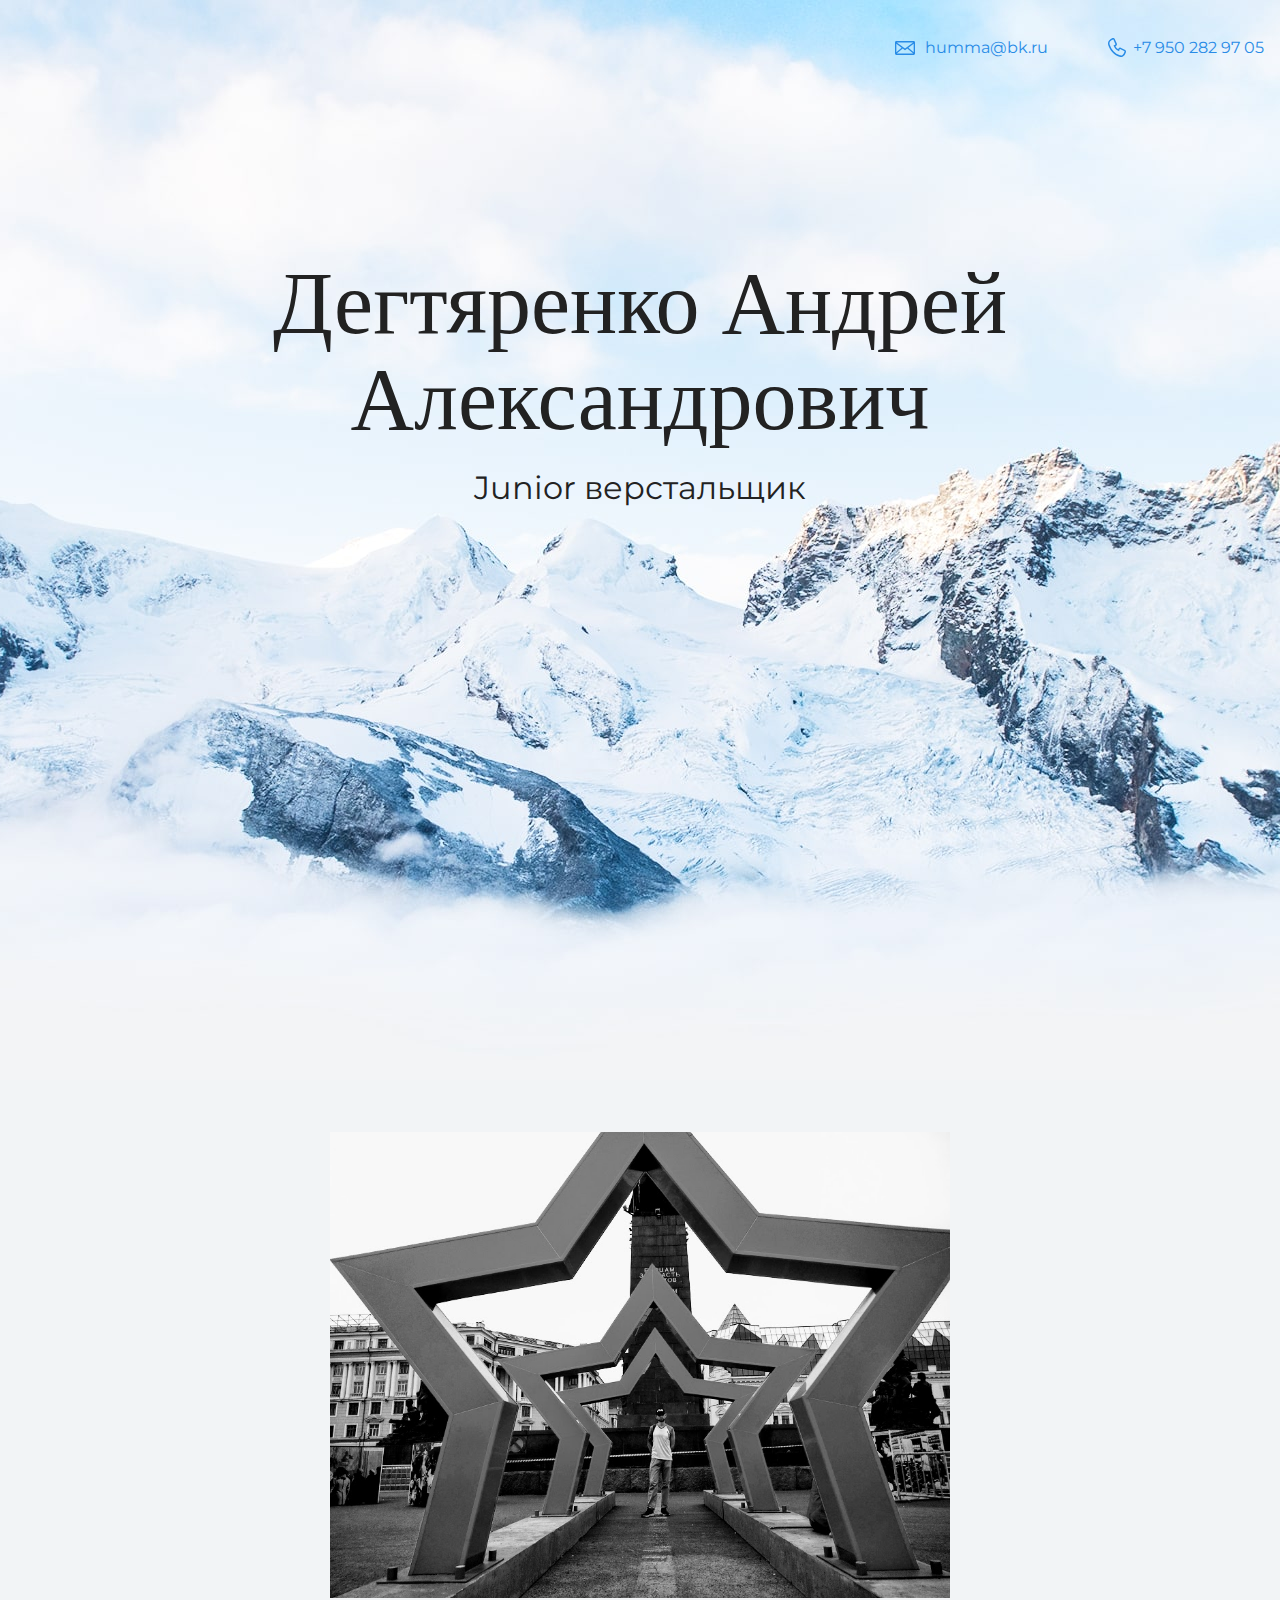
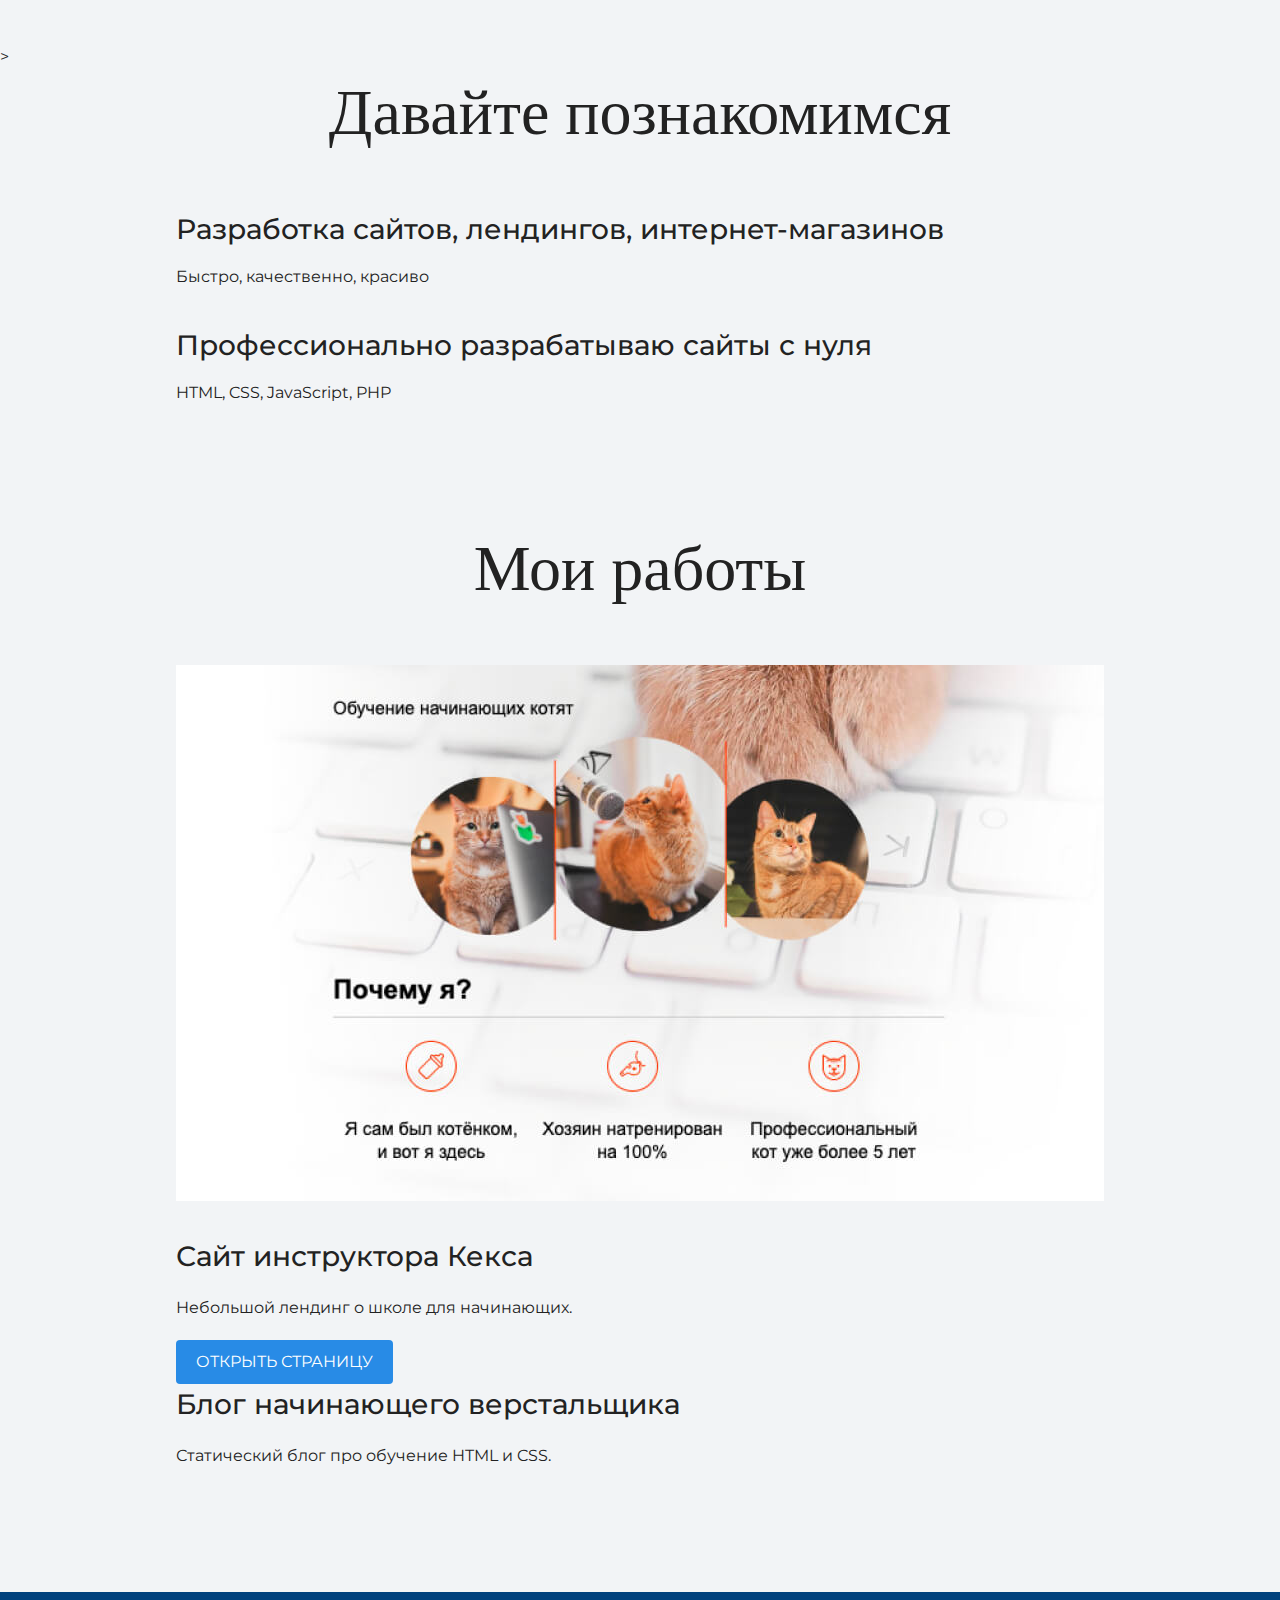
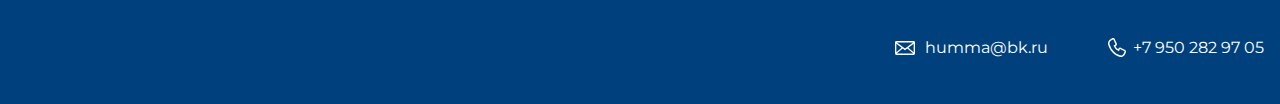
==== index.html @ ed7fed7e "Обновляет содержимое сайта" ====
﻿<!DOCTYPE html>
<html lang="ru">
  <head>
    <meta charset="UTF-8">
    <link rel="stylesheet" href="style.css">
    <title>Портфолио Junior верстальщика</title>
    <link href="https://fonts.googleapis.com/css?family=Montserrat:400,500,700|Old+Standard+TT&display=swap&subset=cyrillic" rel="stylesheet">
  </head>

  <body>
    <header class="page-header">
      <div class="container">
        <a class="header-email" href="mailto:humma@bk.ru">humma@bk.ru</a>
        <a class="header-phone" href="tel:+79502829705">+7 950 282 97 05</a>
      </div>
    </header>

    <section class="hero-image">
      <div class="container">
        <h1 class="heading">Дегтяренко Андрей Александрович</h1>
        <p>Junior верстальщик</p>
      </div>
    </section>

    <section class="intro">
      <figure class="user-image">
        <img src="img/me.jpg" width="620" alt="Мое фото">
      </figure>>
      <div class="container"> 
        <h2 class="subheading">Давайте познакомимся</h2>
        <h3>Разработка сайтов, лендингов, интернет-магазинов</h3>
        <p>Быстро, качественно, красиво</p>
        <h3>Профессионально разрабатываю сайты с нуля</h3>
        <p>HTML, CSS, JavaScript, PHP</p>
      </div>
    </section>

    <section class="portfolio">
      <div class="container">
        <h2 class="subheading">Мои работы</h2>
        <figure class="project-image">
          <img src="files/project.jpg" width="928" height="536" alt="Cайт инструктора Кекса">
        </figure>
        <h3>Сайт инструктора Кекса</h3>
        <p>Небольшой лендинг о школе для начинающих.</p>
        <a class="button" href="source/project/index.html">Открыть страницу</a>

        <h3>Блог начинающего верстальщика</h3>
        <p>Статический блог про обучение HTML и CSS.</p>
      </div>
    </section>

    <footer class="page-footer">
      <div class="container">
        <a class="footer-email" href="mailto:humma@bk.ru">humma@bk.ru</a>
        <a class="footer-phone" href="tel:+79502829705">+7 950 282 97 05</a>
      </div>
    </footer>
  </body>
</html>
---- style.css ----
body {
  margin: 0;
  min-width: 960px;
  font-family: "Montserrat", "Helvetica", "Arial", sans-serif;
  font-size: 16px;
  line-height: 32px;
  color: #222222;
  background-color: #f2f4f6;
  background-image: url("img/hero-bg.jpg");
  background-repeat: no-repeat;
  background-position: top center;
}

.container {
  max-width: 928px;
  margin: 0 auto;
  padding: 0 16px;
}

.page-header {
  margin: 0 0 160px;
  padding: 32px 0 32px;
}

.page-header .container,
.page-footer .container {
  max-width: 1408px;
  text-align: right;
}

.page-header a {
  margin-left: 56px;
  color: #288be6;
  text-decoration: none;
  background-repeat: no-repeat;
  background-position: left;
}

.header-email {
  padding-left: 30px;
  background-image: url("img/icon-email-header.svg");
}

.header-phone {
  padding-left: 25px;
  background-image: url("img/icon-phone-header.svg");
}

.hero-image {
  margin-bottom: 620px;
}

.hero-image .container {
  max-width: 1408px;
  text-align: center;
}

.heading {
  margin: 0 0 16px;
  font-family: "Old Standard TT", "Times", "Times New Roman", serif;
  font-size: 88px;
  line-height: 96px;
  font-weight: 400;
}

.hero-image p {
  margin: 0;
  font-size: 32px;
  line-height: 48px;
}

.intro {
  margin: 0 0 120px;
}

.subheading {
  margin: 0 0 56px;
  font-family: "Old Standard TT", "Times", "Times New Roman", serif;
  font-size: 64px;
  line-height: 80px;
  font-weight: 400;
  text-align: center;
}

.user-image {
  margin: 0 0 32px;
  text-align: center;
}

.intro h3,
.portfolio h3 {
  margin: 0 0 12px;
  font-size: 28px;
  line-height: 40px;
  font-weight: 500;
}

.intro p {
  margin: 0 0 32px;
}

.skills-list {
  margin: 0;
  padding: 0;
}

.skills-list dt {
  padding-left: 32px;
  background-repeat: no-repeat;
  background-position: left;
}

.skill-html {
  background-image: url("img/icon-html.svg");
}

.skill-css {
  background-image: url("img/icon-css.svg");
}

.level {
  margin: 4px 0 16px;
  padding: 0;
  height: 14px;
  font-size: 0;
  background-color: #ffffff;
  border: 1px solid #86c3fa;
  border-radius: 8px;
}

.level div {
  margin: 1px;
  height: 12px;
  background-color: #288be6;
  border-radius: 6px;
}

.portfolio {
  margin: 0 0 120px;
}

.projects {
  margin: 0;
  padding: 0;
  list-style: none;
}

.projects li {
  margin: 0 0 80px;
}

.project-image {
  margin: 0 0 24px;
  text-align: center;
}

.projects p {
  margin: 0 0 24px;
}

.button {
  padding: 6px 20px;
  display: inline-block;
  vertical-align: baseline;
  text-decoration: none;
  text-transform: uppercase;
  border-radius: 4px;
  background-color: #288be6;
  color: #ffffff;
}

.page-footer {
  padding: 40px 0;
  background-color: #00417d;
  color: #ffffff;
}

.page-footer a {
  margin-left: 56px;
  color: inherit;
  text-decoration: none;
  background-repeat: no-repeat;
  background-position: left;
}

.footer-email {
  padding-left: 30px;
  background-image: url("img/icon-email-footer.svg");
}

.footer-phone {
  padding-left: 25px;
  background-image: url("img/icon-phone-footer.svg");
}
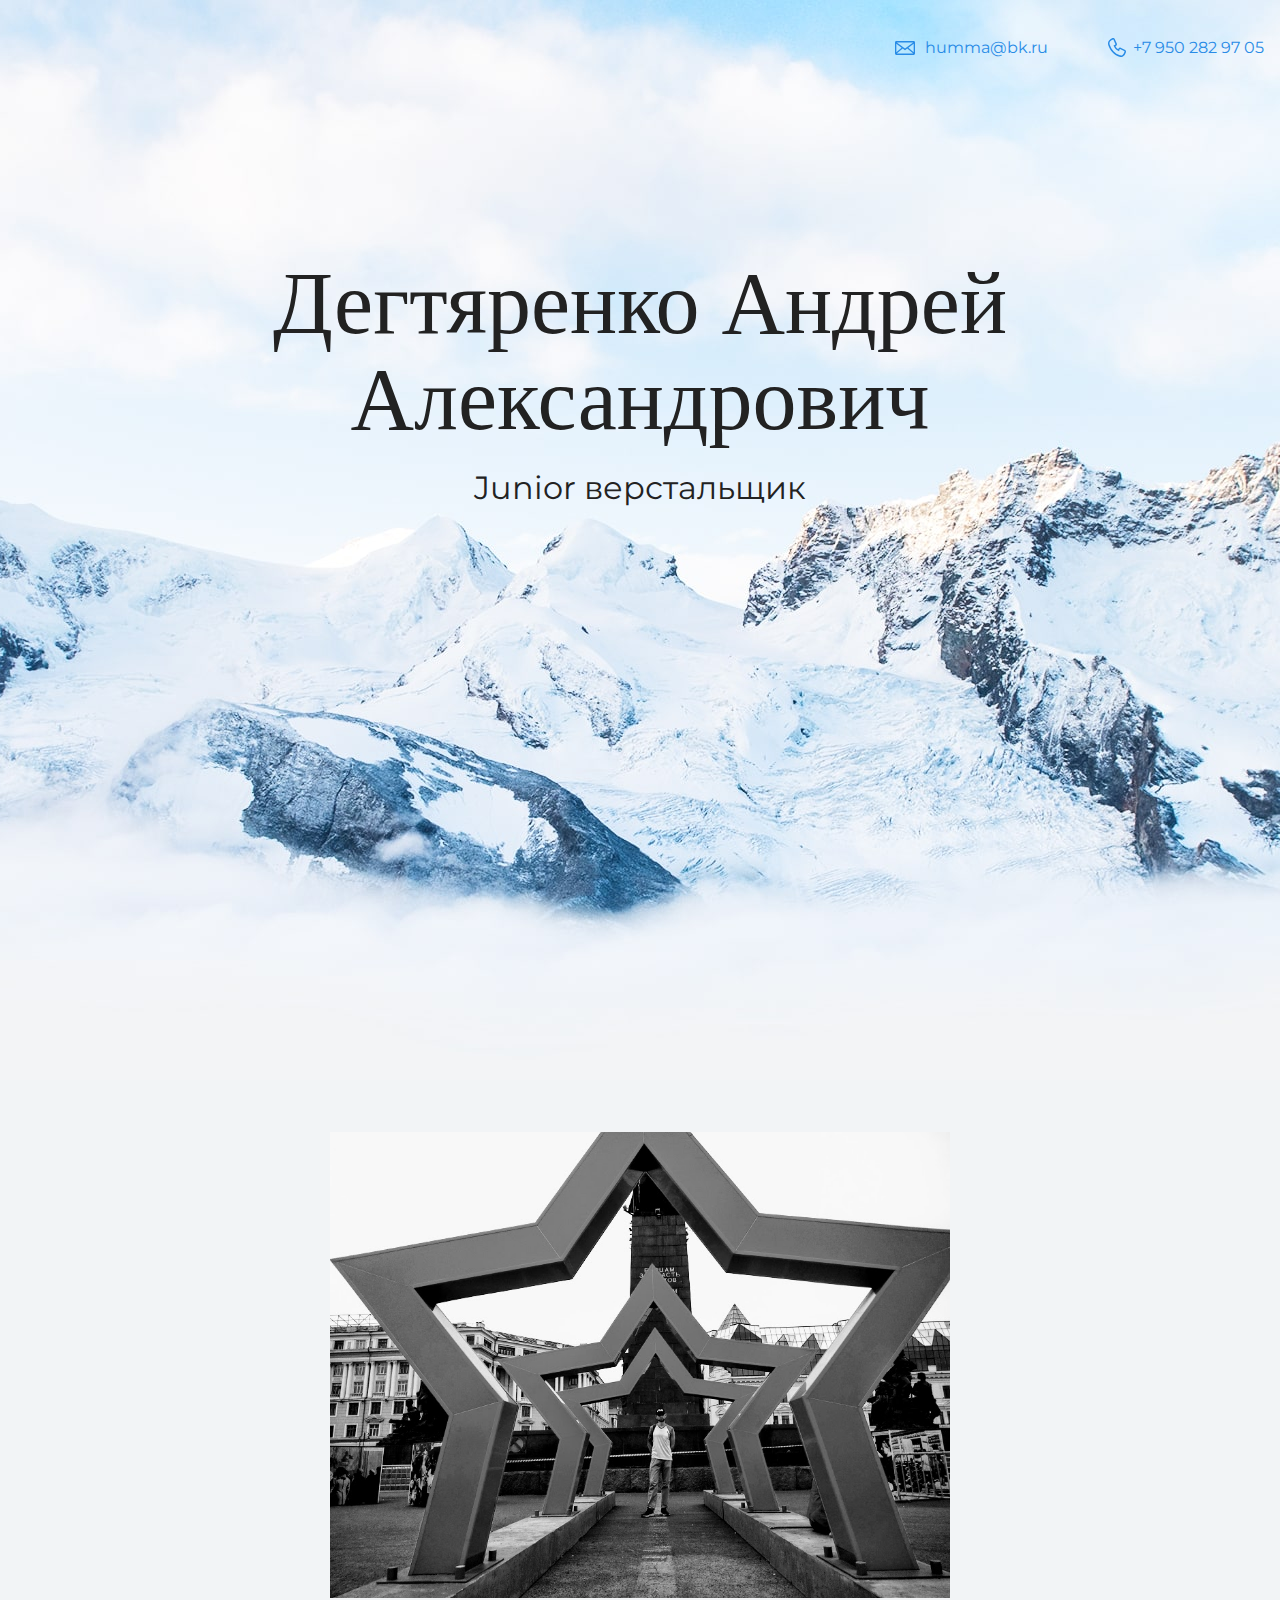
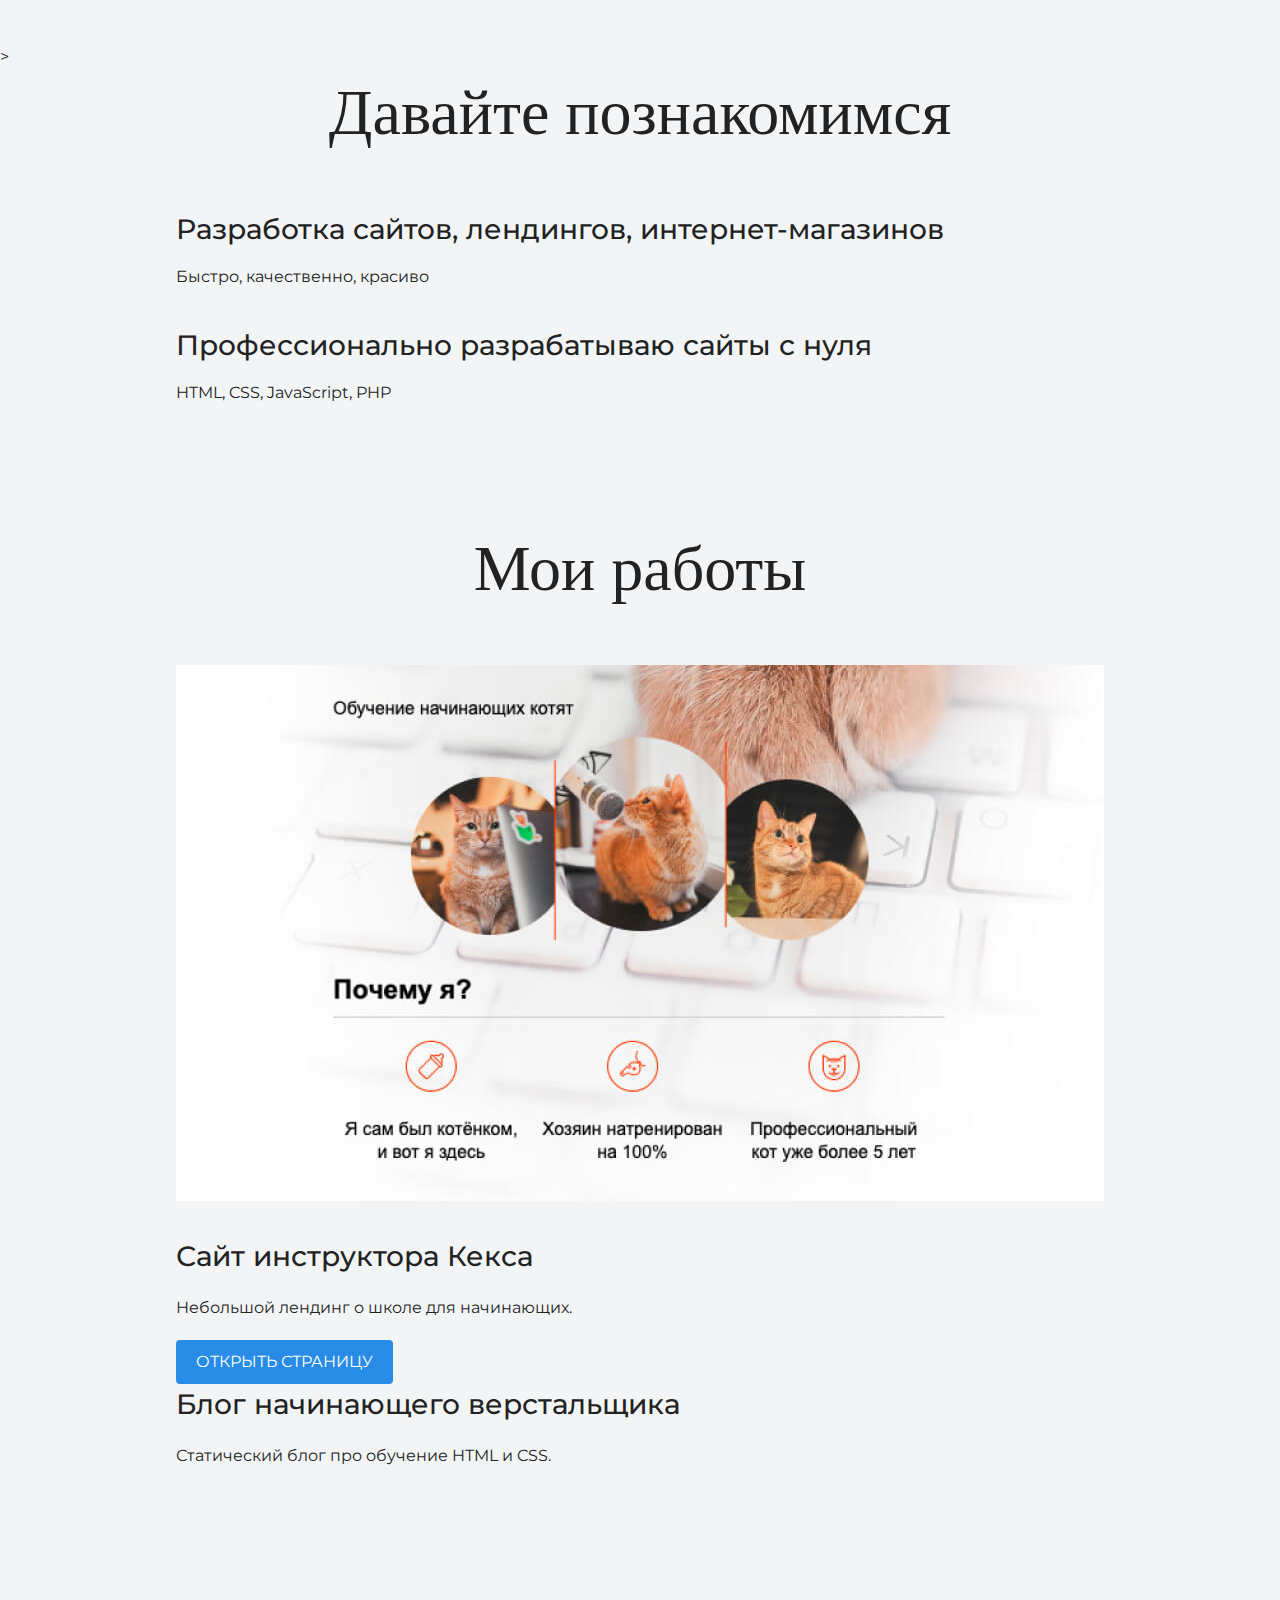
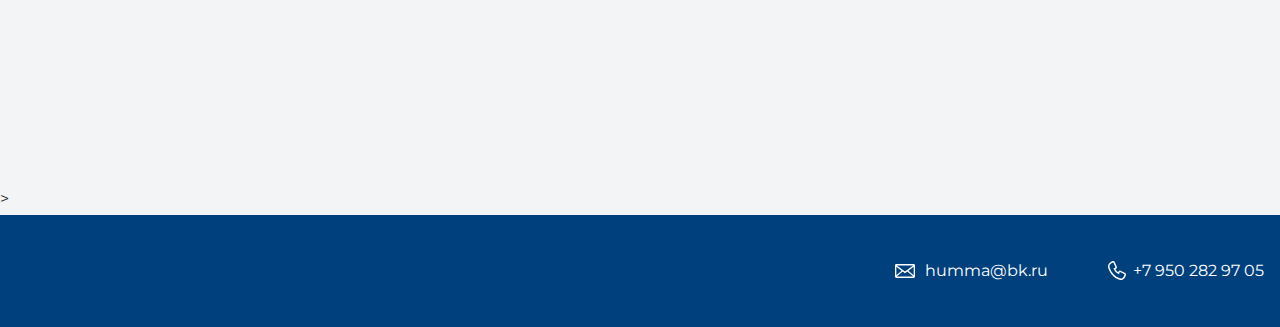
==== commit 5e0ec76b: "Добавляет блок с Яндекс Музыкой" ====
--- a/index.html
+++ b/index.html
@@ -50,6 +50,10 @@
       </div>
     </section>
 
+    <div>
+      <iframe frameborder="0" style="border:none;width:100%;height:180px;" width="100%" height="180" src="https://music.yandex.ru/iframe/#track/438088/4253197">Слушайте <a href='https://music.yandex.ru/album/4253197/track/438088'>La valse d'Amélie (Version piano)</a> — <a href='https://music.yandex.ru/artist/22523'>Yann Tiersen</a> на Яндекс.Музыке</iframe>
+    </div>>
+
     <footer class="page-footer">
       <div class="container">
         <a class="footer-email" href="mailto:humma@bk.ru">humma@bk.ru</a>
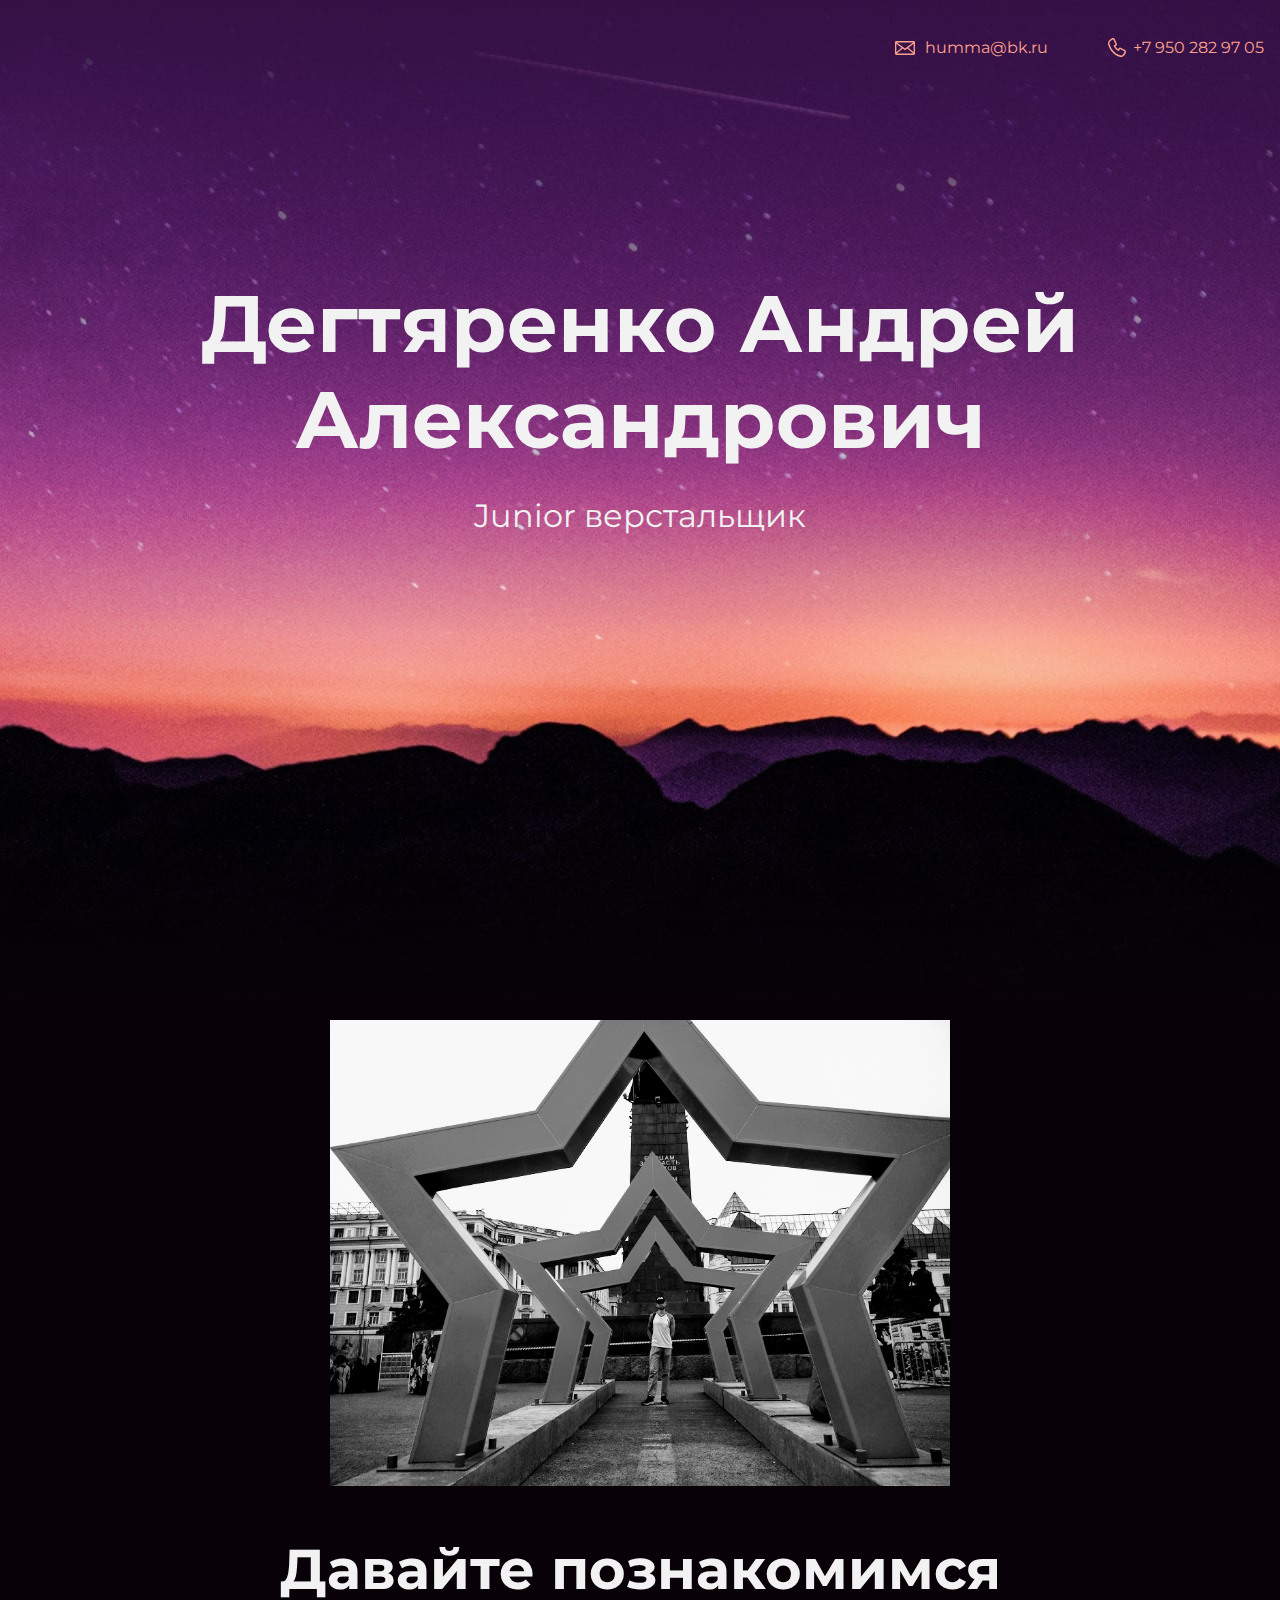
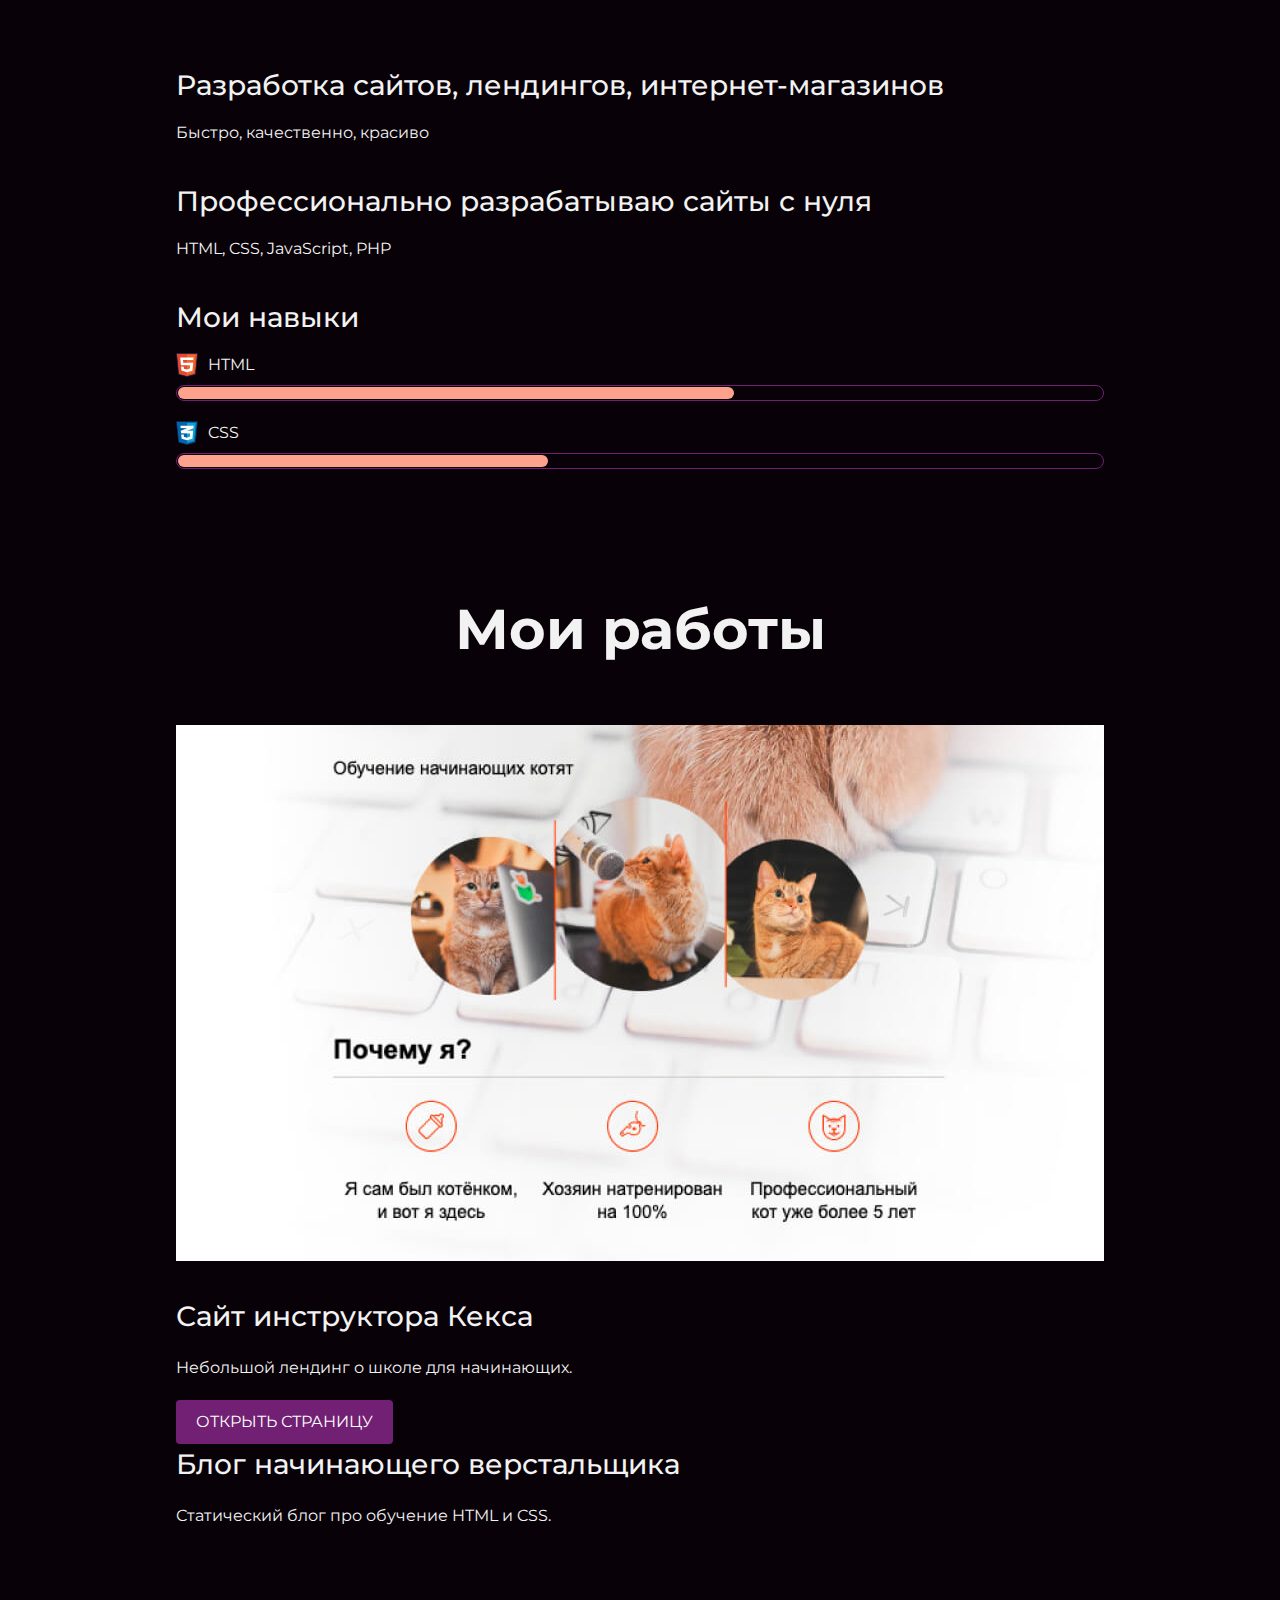
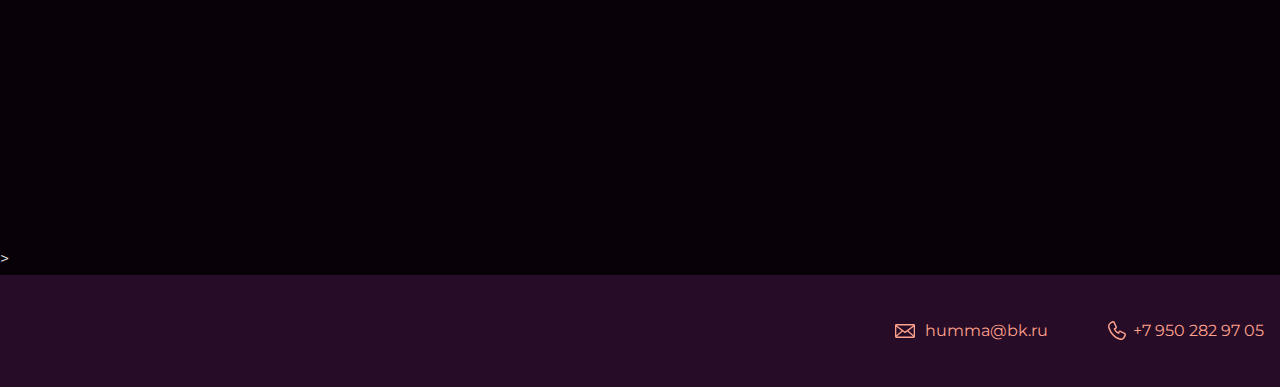
==== commit d0f00faf: "Добавляет блок навыков и меняет тему оформления" ====
--- a/index.html
+++ b/index.html
@@ -24,8 +24,8 @@
 
     <section class="intro">
       <figure class="user-image">
-        <img src="img/me.jpg" width="620" alt="Мое фото">
-      </figure>>
+        <img src="files/user.jpg" width="620" alt="Мое фото">
+      </figure>
       <div class="container"> 
         <h2 class="subheading">Давайте познакомимся</h2>
         <h3>Разработка сайтов, лендингов, интернет-магазинов</h3>
@@ -33,6 +33,16 @@
         <h3>Профессионально разрабатываю сайты с нуля</h3>
         <p>HTML, CSS, JavaScript, PHP</p>
       </div>
+      <div class="skills container">
+        <h3>Мои навыки</h3>
+        <dl class="skills-list">
+          <dt class="skill-html">HTML</dt>
+          <dd class="level"><div style="width: 60%">60%</div></dd>
+          <dt class="skill-css">CSS</dt>
+          <dd class="level"><div style="width: 40%">40%</div></dd>
+        </dl>
+      </div>
+
     </section>
 
     <section class="portfolio">
--- a/style.css
+++ b/style.css
@@ -4,8 +4,8 @@
   font-family: "Montserrat", "Helvetica", "Arial", sans-serif;
   font-size: 16px;
   line-height: 32px;
-  color: #222222;
-  background-color: #f2f4f6;
+  color: #f2f2f2;
+  background-color: #080208;
   background-image: url("img/hero-bg.jpg");
   background-repeat: no-repeat;
   background-position: top center;
@@ -18,7 +18,7 @@
 }
 
 .page-header {
-  margin: 0 0 160px;
+  margin: 0 0 180px;
   padding: 32px 0 32px;
 }
 
@@ -30,7 +30,7 @@
 
 .page-header a {
   margin-left: 56px;
-  color: #288be6;
+  color: #fea18d;
   text-decoration: none;
   background-repeat: no-repeat;
   background-position: left;
@@ -38,16 +38,16 @@
 
 .header-email {
   padding-left: 30px;
-  background-image: url("img/icon-email-header.svg");
+  background-image: url("img/icon-email.svg");
 }
 
 .header-phone {
   padding-left: 25px;
-  background-image: url("img/icon-phone-header.svg");
+  background-image: url("img/icon-phone.svg");
 }
 
 .hero-image {
-  margin-bottom: 620px;
+  margin-bottom: 480px;
 }
 
 .hero-image .container {
@@ -56,11 +56,9 @@
 }
 
 .heading {
-  margin: 0 0 16px;
-  font-family: "Old Standard TT", "Times", "Times New Roman", serif;
-  font-size: 88px;
+  margin: 0 0 24px;
+  font-size: 80px;
   line-height: 96px;
-  font-weight: 400;
 }
 
 .hero-image p {
@@ -75,10 +73,8 @@
 
 .subheading {
   margin: 0 0 56px;
-  font-family: "Old Standard TT", "Times", "Times New Roman", serif;
-  font-size: 64px;
+  font-size: 56px;
   line-height: 80px;
-  font-weight: 400;
   text-align: center;
 }
 
@@ -123,15 +119,15 @@
   padding: 0;
   height: 14px;
   font-size: 0;
-  background-color: #ffffff;
-  border: 1px solid #86c3fa;
+  background-color: #080208;
+  border: 1px solid #712073;
   border-radius: 8px;
 }
 
 .level div {
   margin: 1px;
   height: 12px;
-  background-color: #288be6;
+  background-color: #fea18d;
   border-radius: 6px;
 }
 
@@ -165,19 +161,18 @@
   text-decoration: none;
   text-transform: uppercase;
   border-radius: 4px;
-  background-color: #288be6;
+  background-color: #712073;
   color: #ffffff;
 }
 
 .page-footer {
   padding: 40px 0;
-  background-color: #00417d;
-  color: #ffffff;
+  background-color: #260c26;
 }
 
 .page-footer a {
   margin-left: 56px;
-  color: inherit;
+  color: #fea18d;
   text-decoration: none;
   background-repeat: no-repeat;
   background-position: left;
@@ -185,10 +180,10 @@
 
 .footer-email {
   padding-left: 30px;
-  background-image: url("img/icon-email-footer.svg");
+  background-image: url("img/icon-email.svg");
 }
 
 .footer-phone {
   padding-left: 25px;
-  background-image: url("img/icon-phone-footer.svg");
+  background-image: url("img/icon-phone.svg");
 }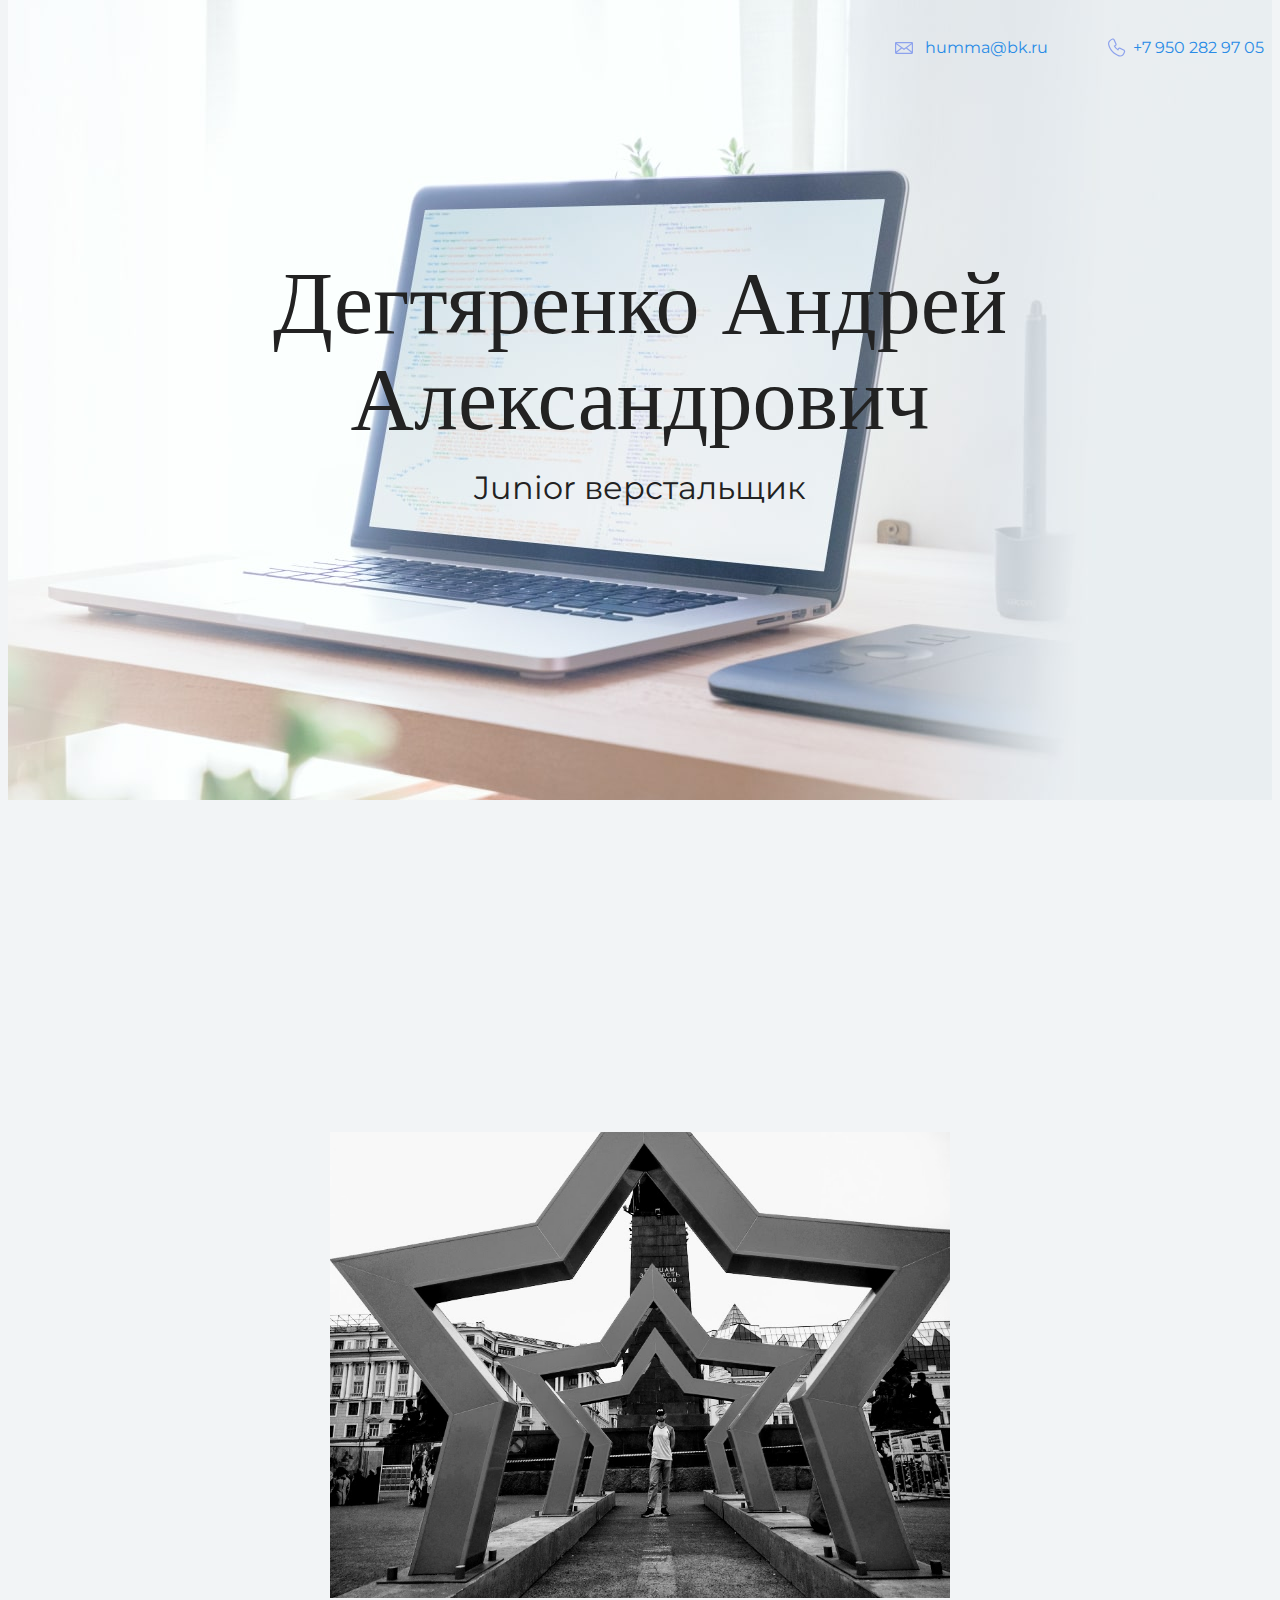
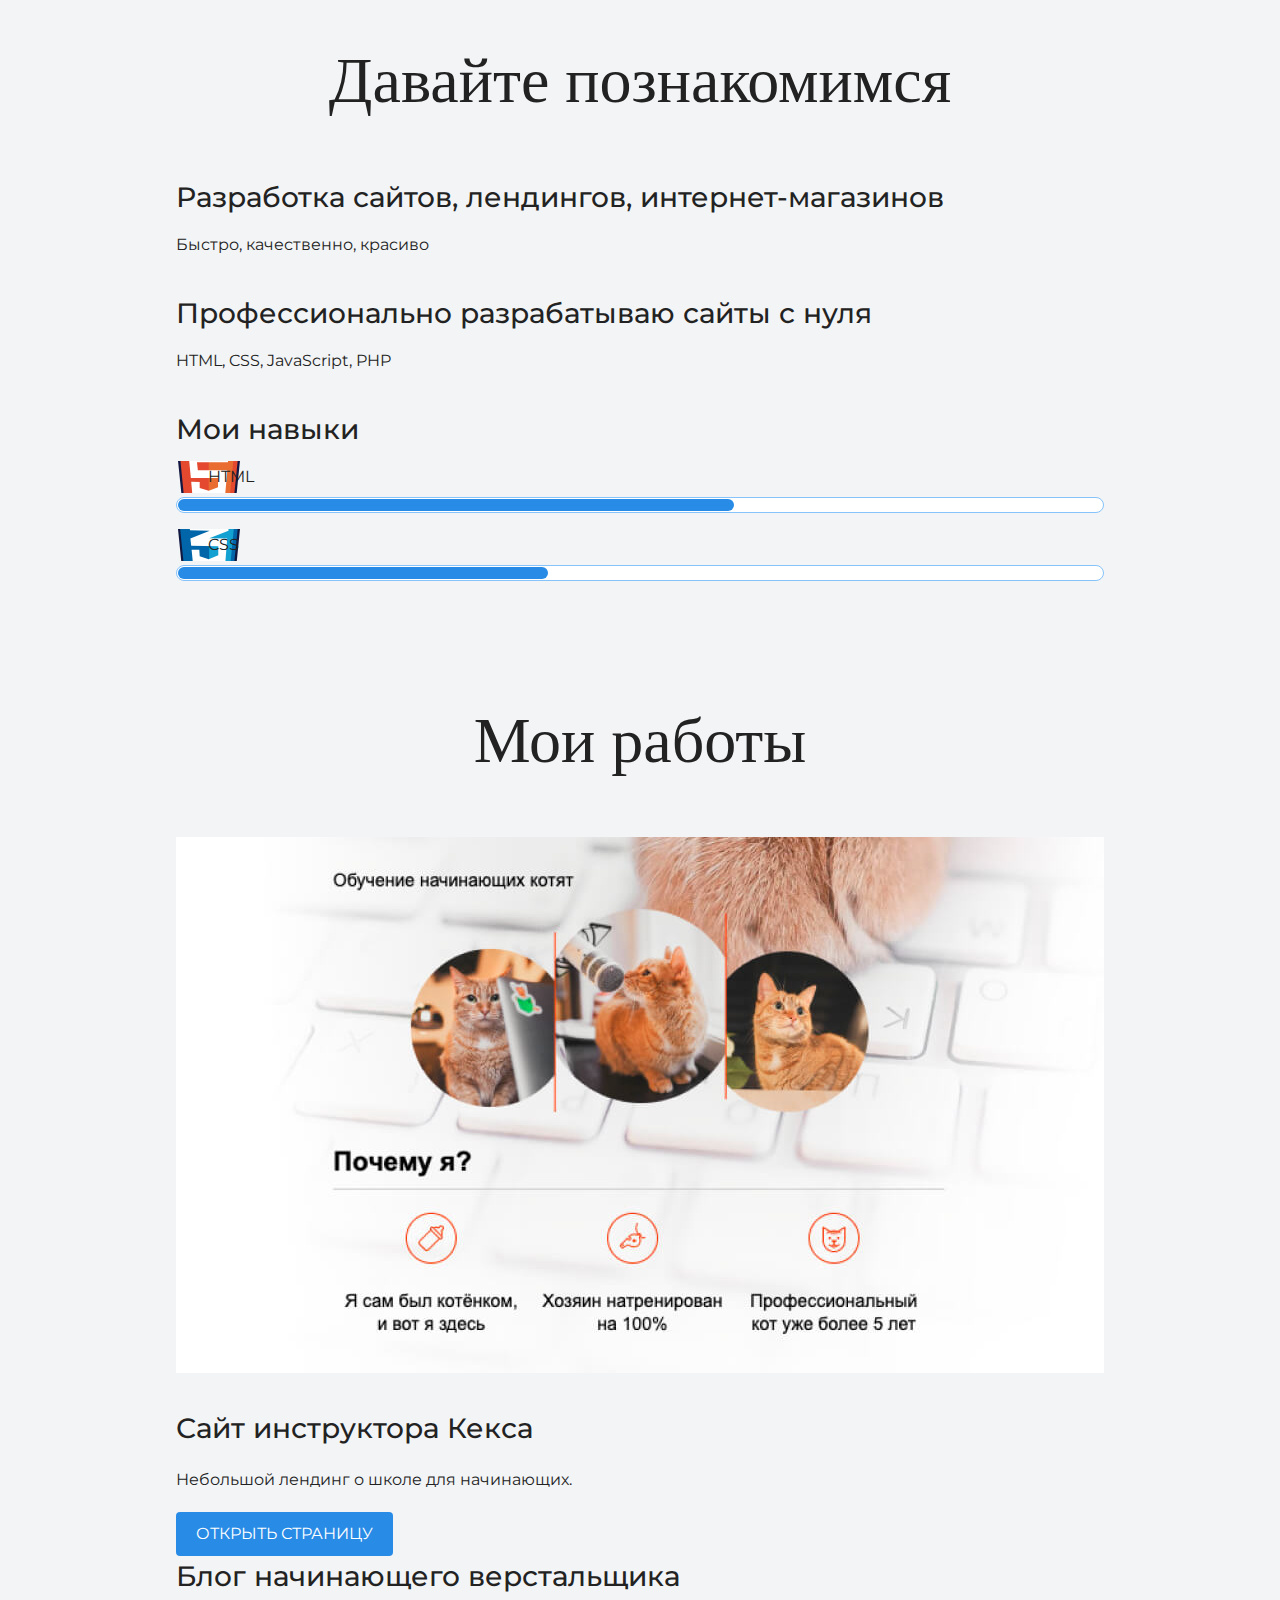
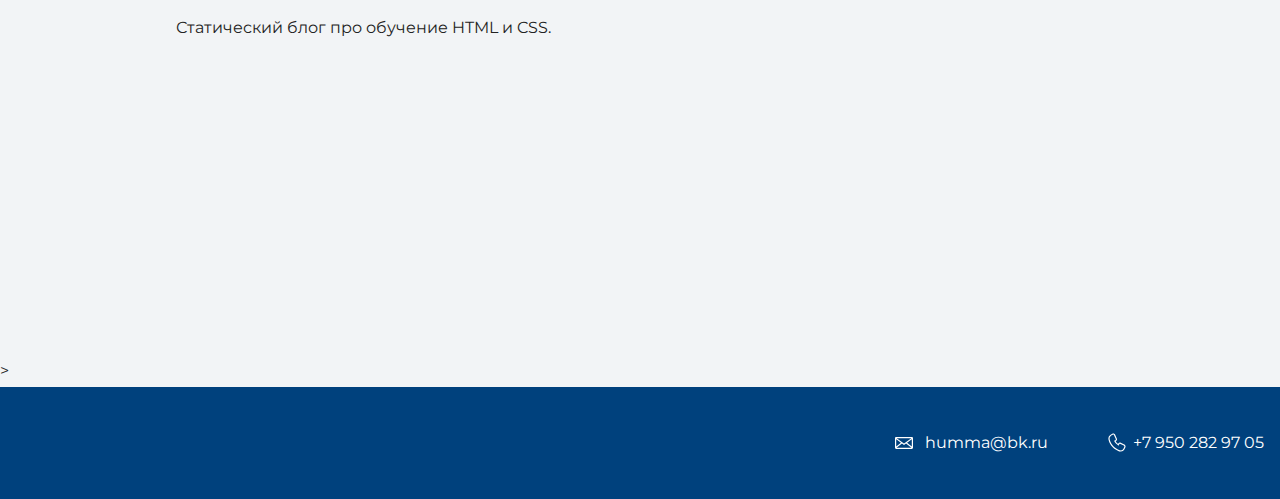
==== commit 15dcb4ff: "Добавляет js файл" ====
--- a/index.html
+++ b/index.html
@@ -70,5 +70,6 @@
         <a class="footer-phone" href="tel:+79502829705">+7 950 282 97 05</a>
       </div>
     </footer>
+    <script src="main.js"></script>
   </body>
 </html>--- a/style.css
+++ b/style.css
@@ -4,8 +4,8 @@
   font-family: "Montserrat", "Helvetica", "Arial", sans-serif;
   font-size: 16px;
   line-height: 32px;
-  color: #f2f2f2;
-  background-color: #080208;
+  color: #222222;
+  background-color: #f2f4f6;
   background-image: url("img/hero-bg.jpg");
   background-repeat: no-repeat;
   background-position: top center;
@@ -18,7 +18,7 @@
 }
 
 .page-header {
-  margin: 0 0 180px;
+  margin: 0 0 160px;
   padding: 32px 0 32px;
 }
 
@@ -30,7 +30,7 @@
 
 .page-header a {
   margin-left: 56px;
-  color: #fea18d;
+  color: #288be6;
   text-decoration: none;
   background-repeat: no-repeat;
   background-position: left;
@@ -38,16 +38,16 @@
 
 .header-email {
   padding-left: 30px;
-  background-image: url("img/icon-email.svg");
+  background-image: url("img/icon-email-header.svg");
 }
 
 .header-phone {
   padding-left: 25px;
-  background-image: url("img/icon-phone.svg");
+  background-image: url("img/icon-phone-header.svg");
 }
 
 .hero-image {
-  margin-bottom: 480px;
+  margin-bottom: 620px;
 }
 
 .hero-image .container {
@@ -56,9 +56,11 @@
 }
 
 .heading {
-  margin: 0 0 24px;
-  font-size: 80px;
+  margin: 0 0 16px;
+  font-family: "Old Standard TT", "Times", "Times New Roman", serif;
+  font-size: 88px;
   line-height: 96px;
+  font-weight: 400;
 }
 
 .hero-image p {
@@ -73,8 +75,10 @@
 
 .subheading {
   margin: 0 0 56px;
-  font-size: 56px;
+  font-family: "Old Standard TT", "Times", "Times New Roman", serif;
+  font-size: 64px;
   line-height: 80px;
+  font-weight: 400;
   text-align: center;
 }
 
@@ -119,15 +123,15 @@
   padding: 0;
   height: 14px;
   font-size: 0;
-  background-color: #080208;
-  border: 1px solid #712073;
+  background-color: #ffffff;
+  border: 1px solid #86c3fa;
   border-radius: 8px;
 }
 
 .level div {
   margin: 1px;
   height: 12px;
-  background-color: #fea18d;
+  background-color: #288be6;
   border-radius: 6px;
 }
 
@@ -161,18 +165,18 @@
   text-decoration: none;
   text-transform: uppercase;
   border-radius: 4px;
-  background-color: #712073;
+  background-color: #288be6;
   color: #ffffff;
 }
 
 .page-footer {
   padding: 40px 0;
-  background-color: #260c26;
+  background-color: #00417d;
 }
 
 .page-footer a {
   margin-left: 56px;
-  color: #fea18d;
+  color: #ffffff;
   text-decoration: none;
   background-repeat: no-repeat;
   background-position: left;
@@ -180,10 +184,10 @@
 
 .footer-email {
   padding-left: 30px;
-  background-image: url("img/icon-email.svg");
+  background-image: url("img/icon-email-footer.svg");
 }
 
 .footer-phone {
   padding-left: 25px;
-  background-image: url("img/icon-phone.svg");
+  background-image: url("img/icon-phone-footer.svg");
 }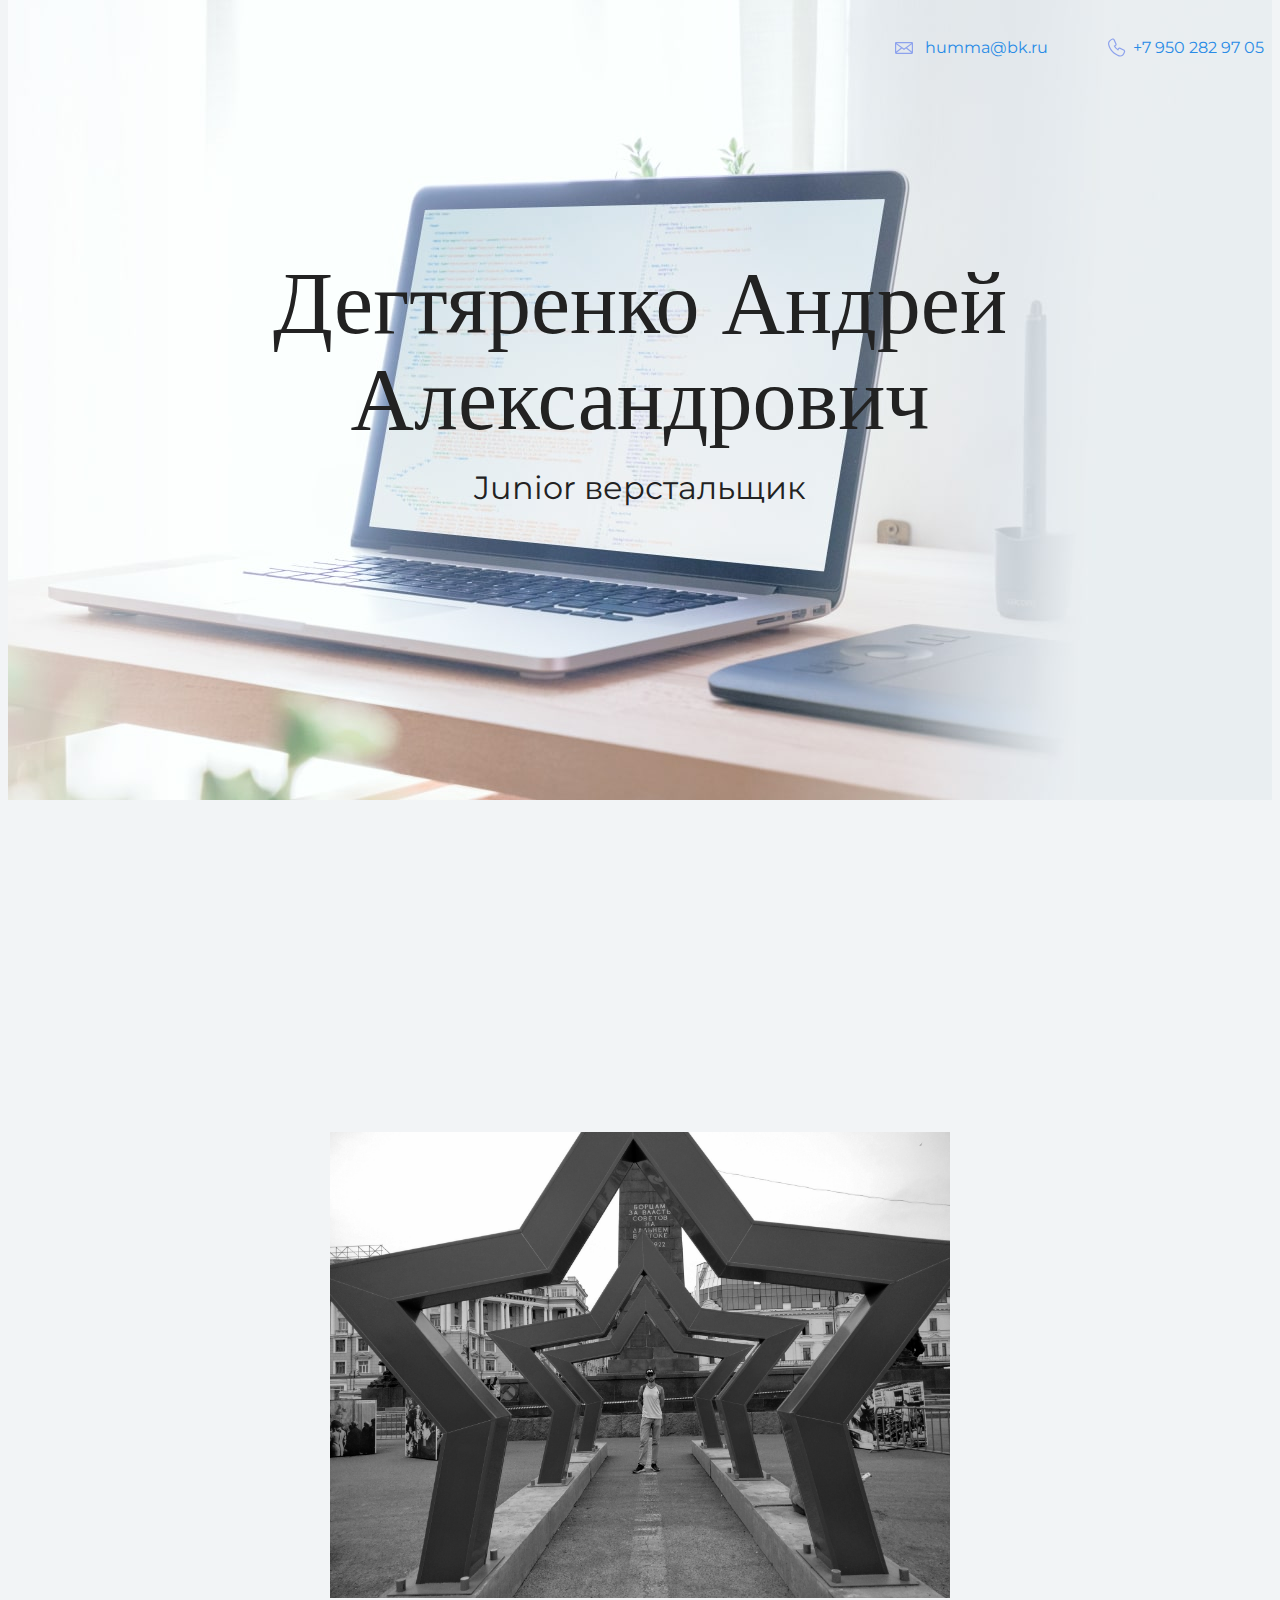
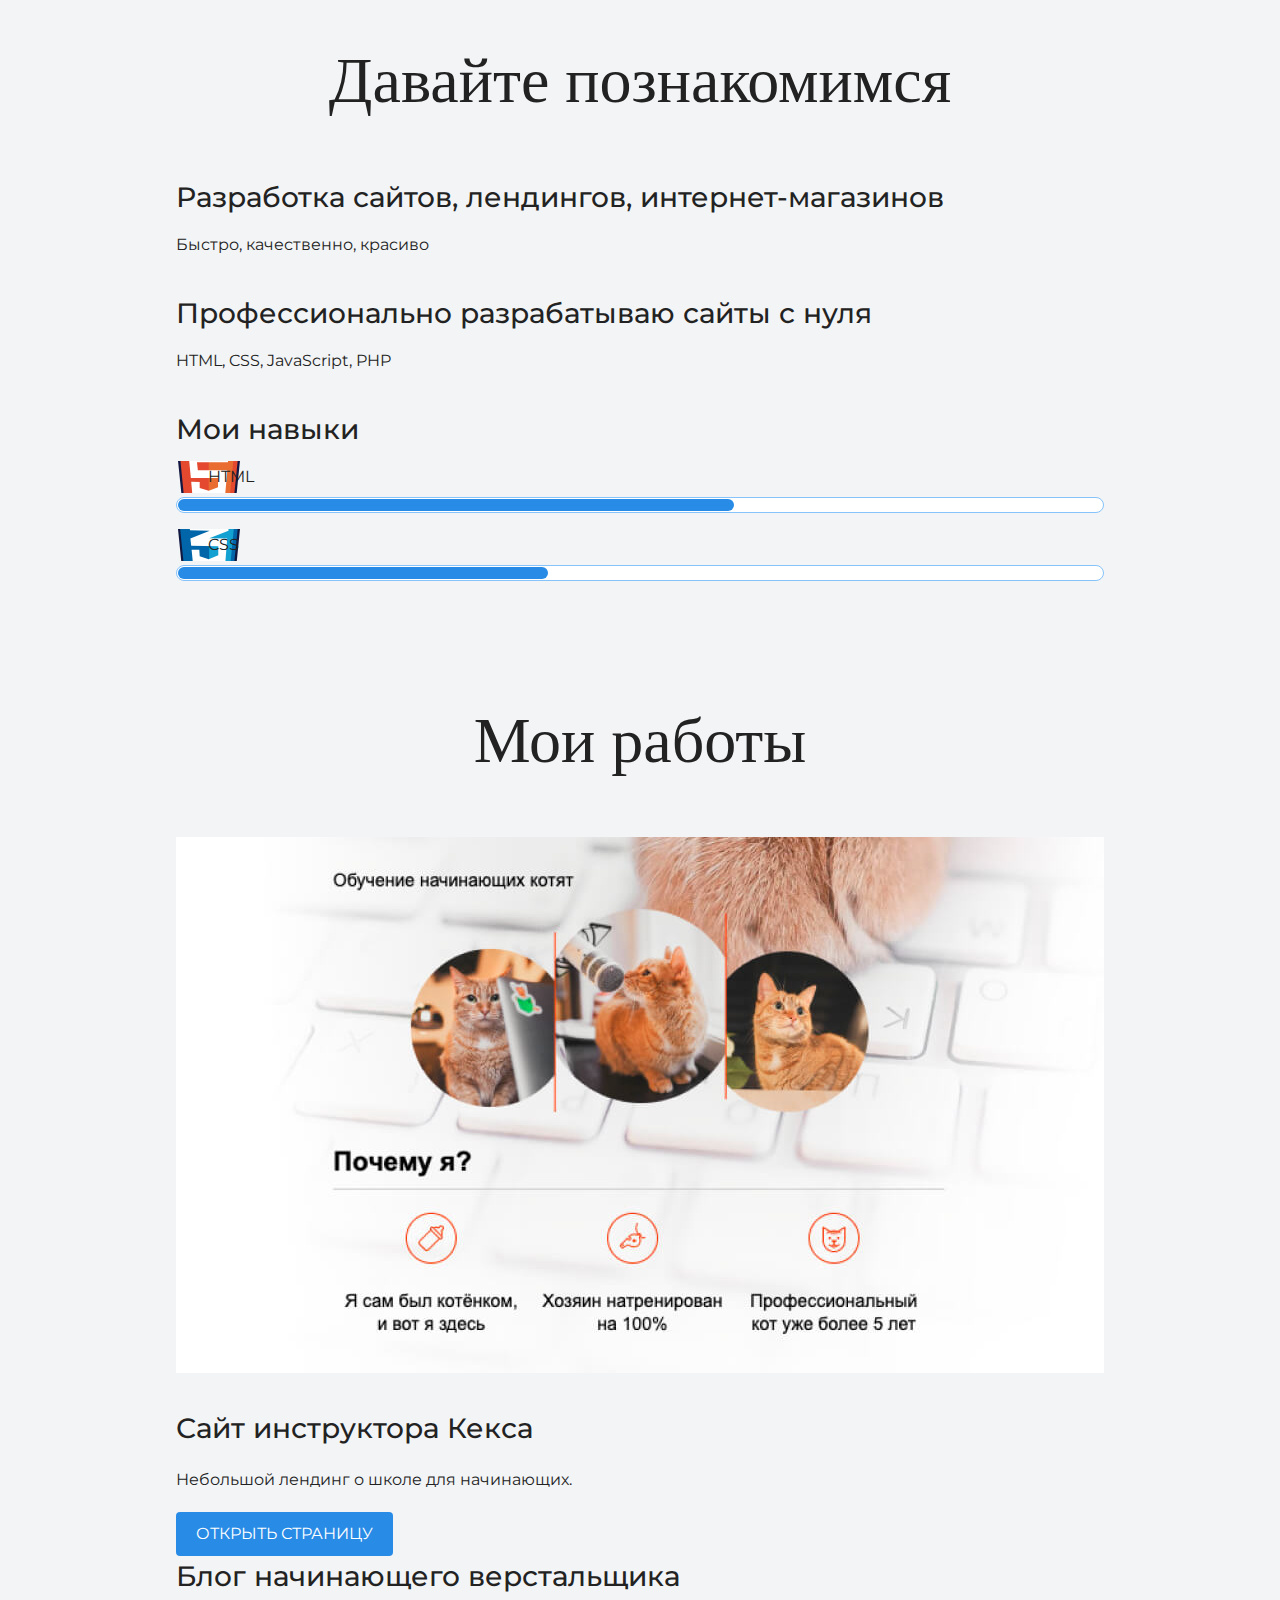
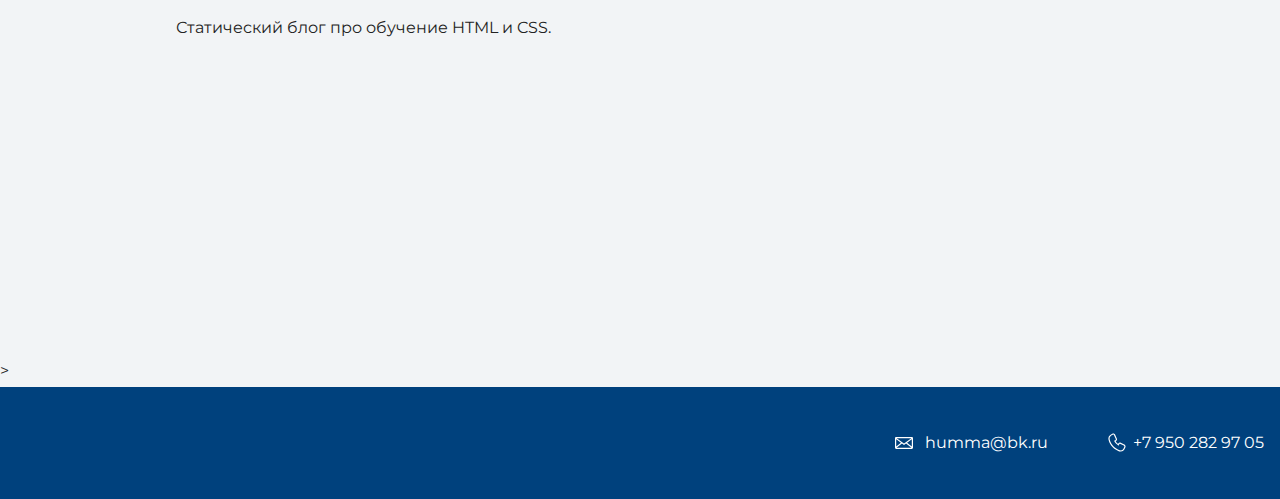
==== commit 9f57d660: "Добавляет CSS эффекты при наведении" ====
--- a/index.html
+++ b/index.html
@@ -24,7 +24,7 @@
 
     <section class="intro">
       <figure class="user-image">
-        <img src="files/user.jpg" width="620" alt="Мое фото">
+        <img src="files/me.jpg" width="620" alt="Мое фото">
       </figure>
       <div class="container"> 
         <h2 class="subheading">Давайте познакомимся</h2>
--- a/style.css
+++ b/style.css
@@ -39,6 +39,14 @@
 .header-email {
   padding-left: 30px;
   background-image: url("img/icon-email-header.svg");
+}
+
+.header-email:hover {
+	color: red;
+}
+
+.heading:hover {
+	color: navy;
 }
 
 .header-phone {
@@ -190,4 +198,13 @@
 .footer-phone {
   padding-left: 25px;
   background-image: url("img/icon-phone-footer.svg");
+}
+
+.user-image>img {
+	filter: grayscale(100%);
+	transition: all .5s;
+}
+
+.user-image>img:hover {
+	filter: none;
 }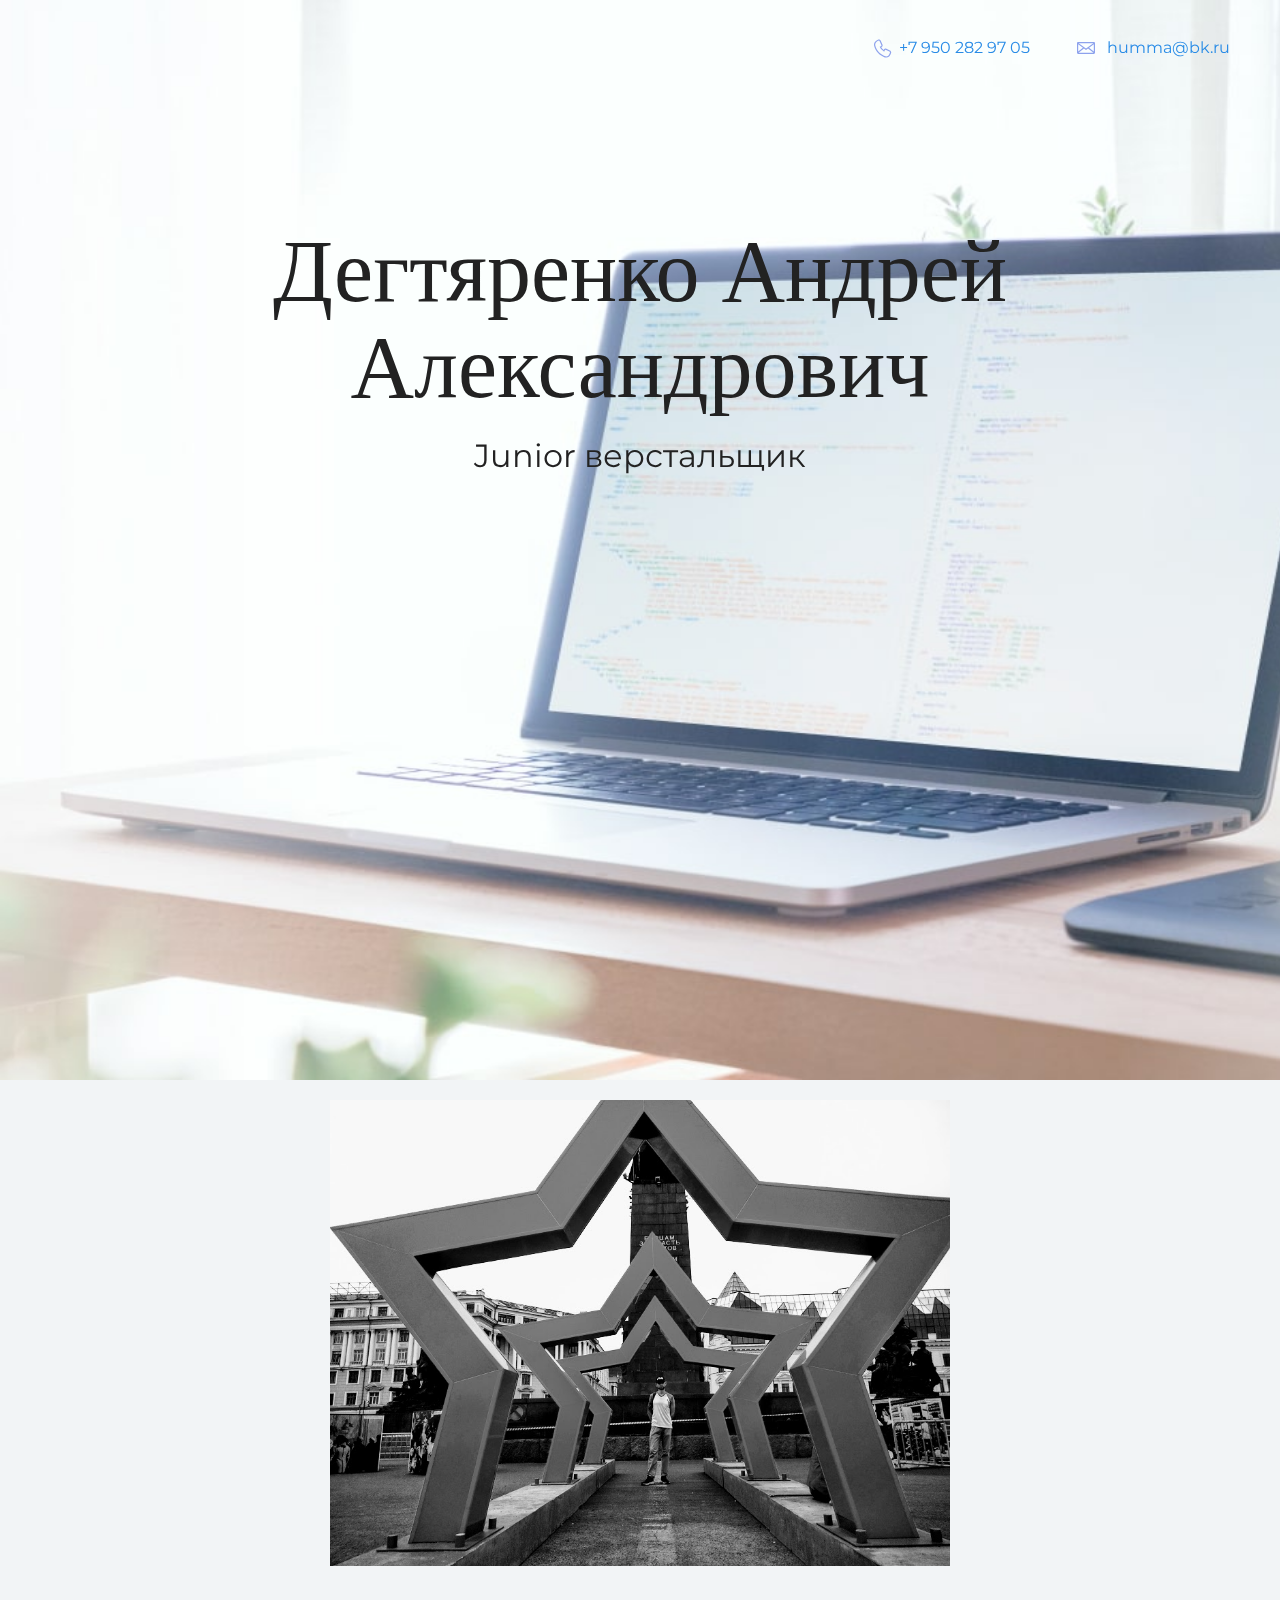
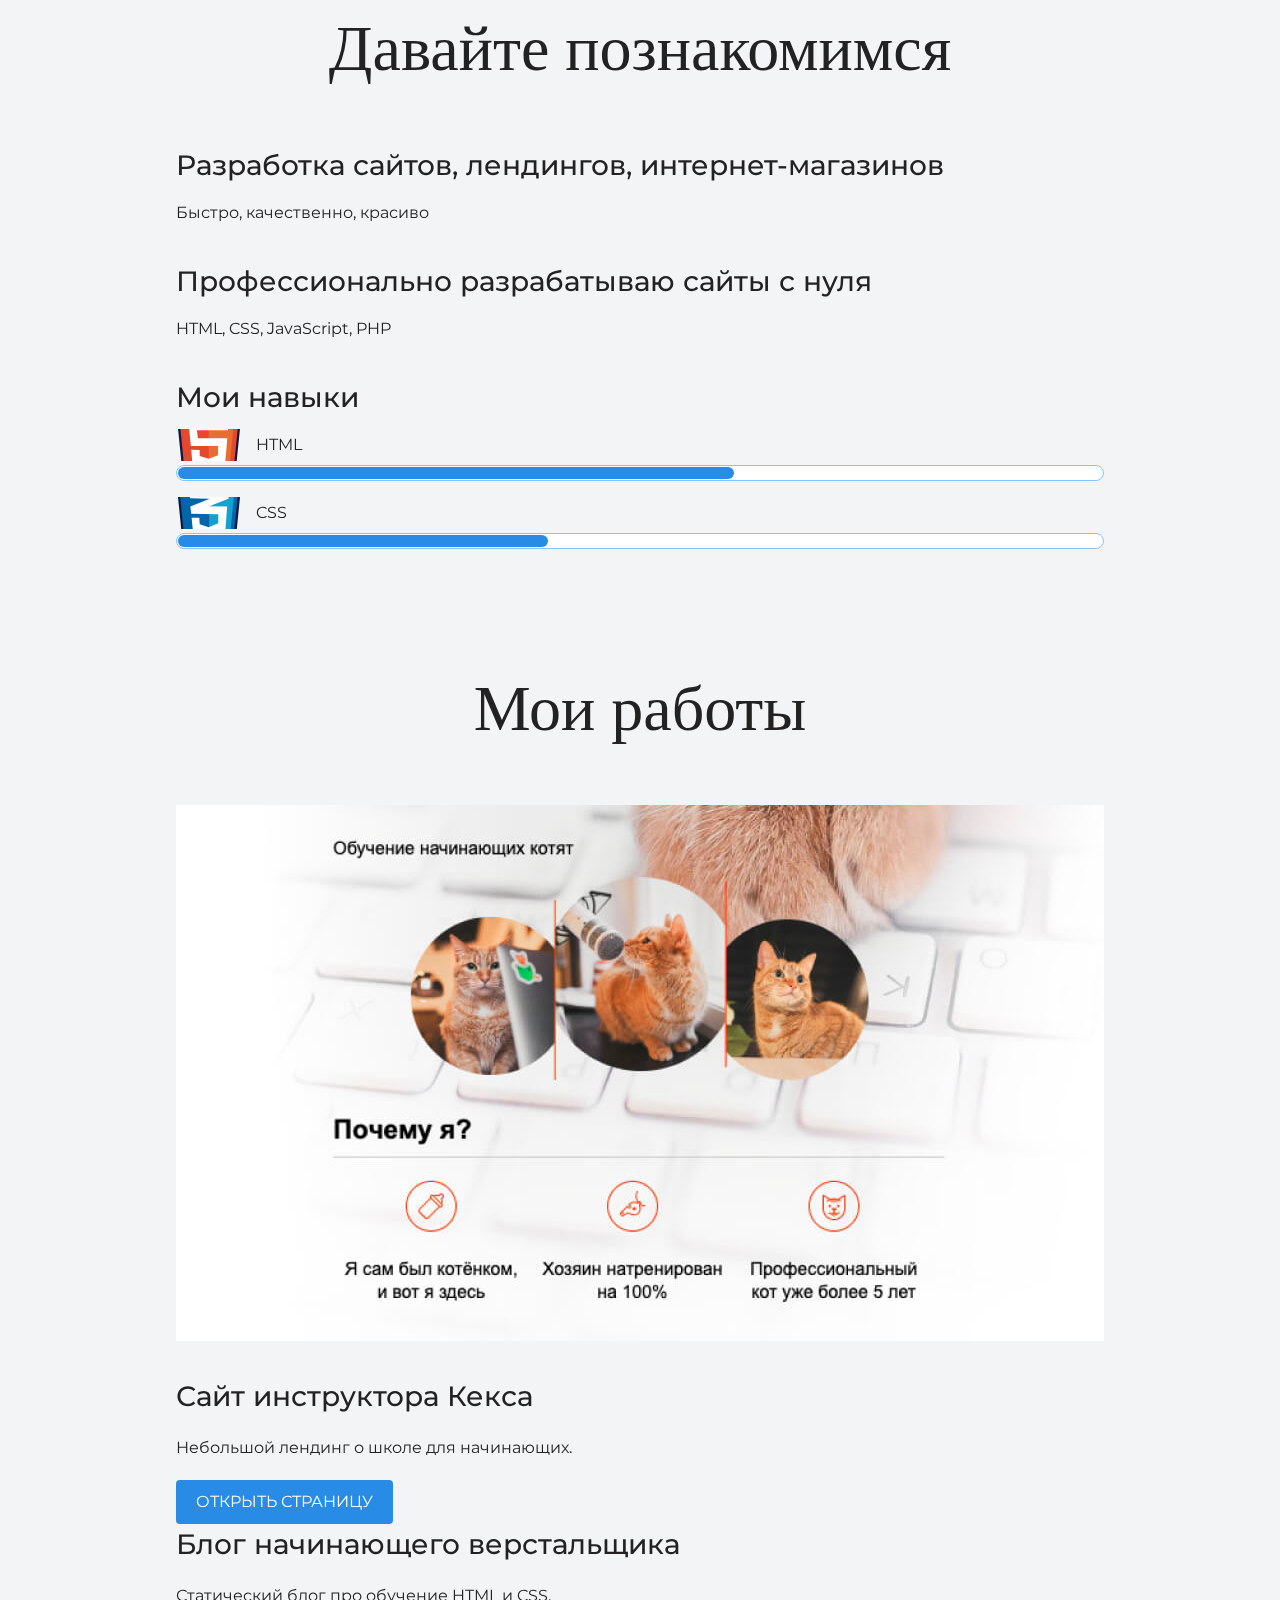
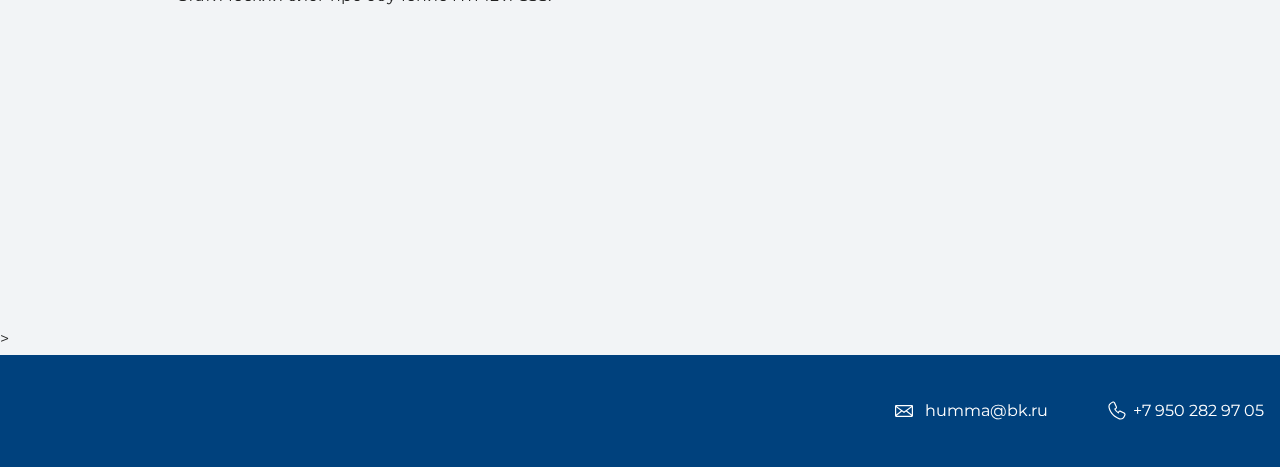
==== commit 3f81358d: "Добавляет фиксированный фон" ====
--- a/index.html
+++ b/index.html
@@ -15,6 +15,10 @@
       </div>
     </header>
 
+    <div class="background">
+      <img src="img/hero-bg.jpg">
+    </div>
+
     <section class="hero-image">
       <div class="container">
         <h1 class="heading">Дегтяренко Андрей Александрович</h1>
@@ -24,9 +28,9 @@
 
     <section class="intro">
       <figure class="user-image">
-        <img src="files/me.jpg" width="620" alt="Мое фото">
+        <img src="files/user.jpg" width="620" alt="Мое фото">
       </figure>
-      <div class="container"> 
+      <div class="container">
         <h2 class="subheading">Давайте познакомимся</h2>
         <h3>Разработка сайтов, лендингов, интернет-магазинов</h3>
         <p>Быстро, качественно, красиво</p>
@@ -72,4 +76,4 @@
     </footer>
     <script src="main.js"></script>
   </body>
-</html>+</html>
--- a/style.css
+++ b/style.css
@@ -6,9 +6,17 @@
   line-height: 32px;
   color: #222222;
   background-color: #f2f4f6;
-  background-image: url("img/hero-bg.jpg");
+  /*background-image: url("img/hero-bg.jpg");*/
   background-repeat: no-repeat;
   background-position: top center;
+}
+
+.background img {
+  position: fixed;
+  top: 0;
+  width: 1920px;
+  height: 1080px;
+  z-index: -1;
 }
 
 .container {
@@ -37,19 +45,15 @@
 }
 
 .header-email {
+  position: fixed;
+  right: 50px;
   padding-left: 30px;
   background-image: url("img/icon-email-header.svg");
 }
 
-.header-email:hover {
-	color: red;
-}
-
-.heading:hover {
-	color: navy;
-}
-
 .header-phone {
+  position: fixed;
+  right: 250px;
   padding-left: 25px;
   background-image: url("img/icon-phone-header.svg");
 }
@@ -113,7 +117,7 @@
 }
 
 .skills-list dt {
-  padding-left: 32px;
+  padding-left: 80px;
   background-repeat: no-repeat;
   background-position: left;
 }
@@ -199,12 +203,3 @@
   padding-left: 25px;
   background-image: url("img/icon-phone-footer.svg");
 }
-
-.user-image>img {
-	filter: grayscale(100%);
-	transition: all .5s;
-}
-
-.user-image>img:hover {
-	filter: none;
-}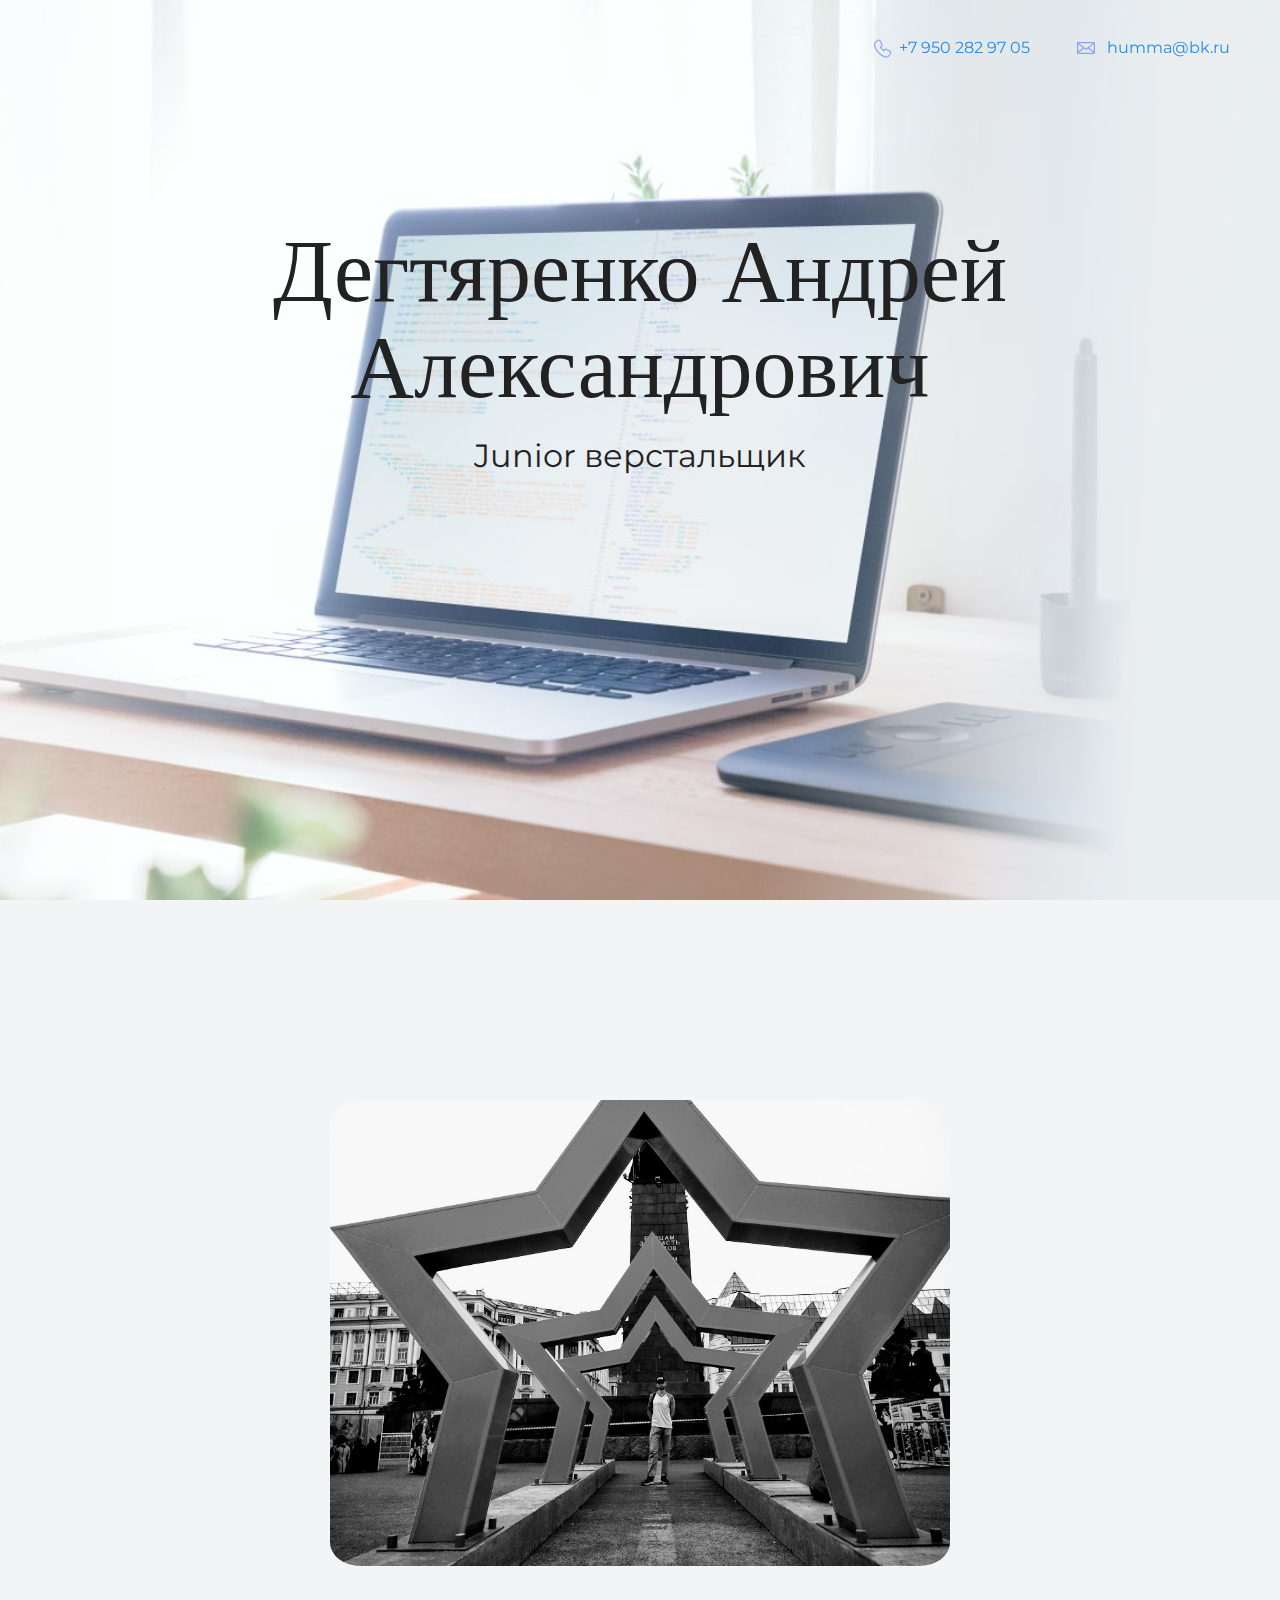
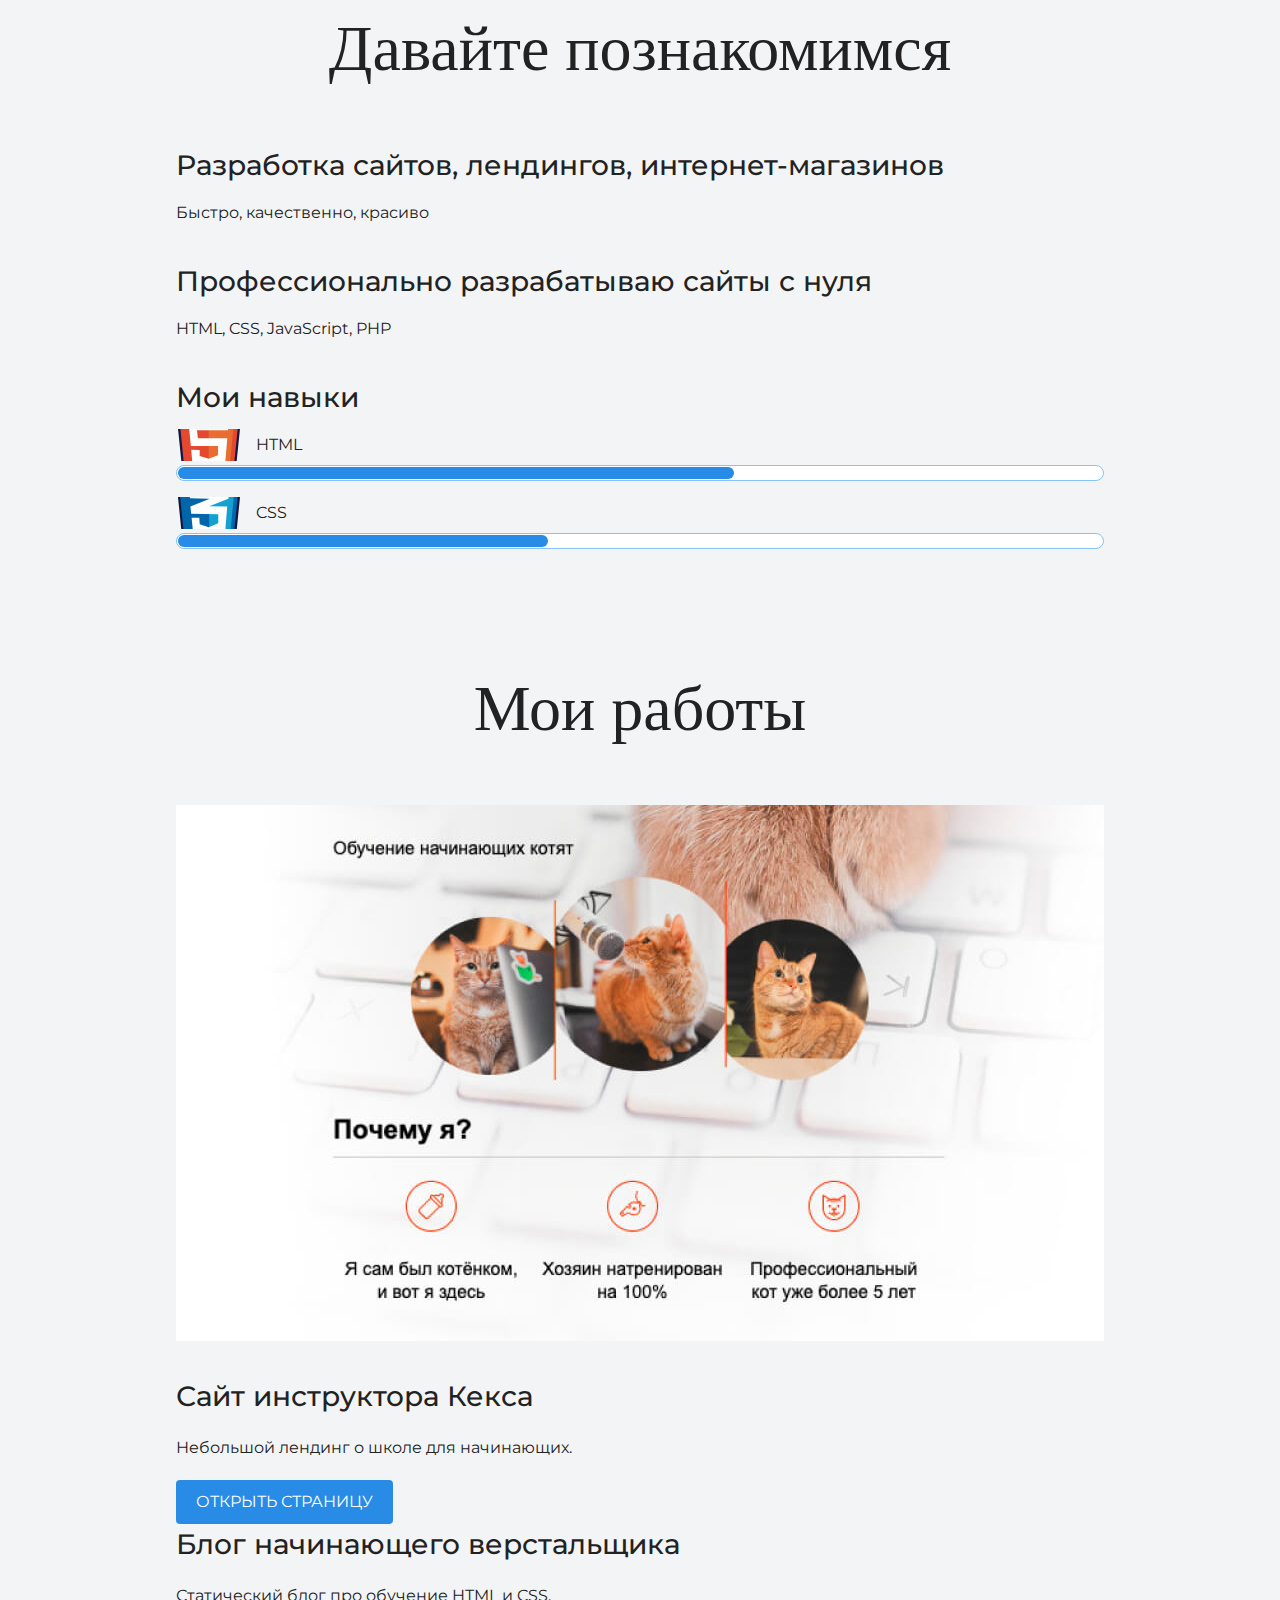
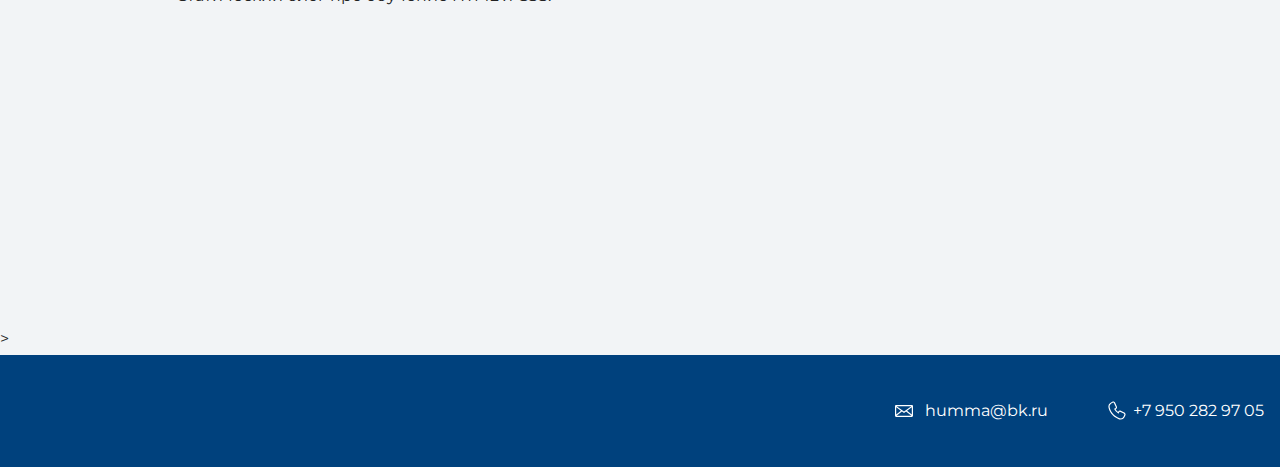
==== commit 2b362d37: "Добавляет фон на страницу" ====
--- a/index.html
+++ b/index.html
@@ -14,10 +14,6 @@
         <a class="header-phone" href="tel:+79502829705">+7 950 282 97 05</a>
       </div>
     </header>
-
-    <div class="background">
-      <img src="img/hero-bg.jpg">
-    </div>
 
     <section class="hero-image">
       <div class="container">
--- a/style.css
+++ b/style.css
@@ -6,17 +6,11 @@
   line-height: 32px;
   color: #222222;
   background-color: #f2f4f6;
-  /*background-image: url("img/hero-bg.jpg");*/
+  background-image: url("img/hero-bg.jpg");
+  background-size: cover;
+  background-attachment: fixed;
   background-repeat: no-repeat;
   background-position: top center;
-}
-
-.background img {
-  position: fixed;
-  top: 0;
-  width: 1920px;
-  height: 1080px;
-  z-index: -1;
 }
 
 .container {
@@ -97,6 +91,10 @@
 .user-image {
   margin: 0 0 32px;
   text-align: center;
+}
+
+.user-image img {
+  border-radius: 5%;
 }
 
 .intro h3,
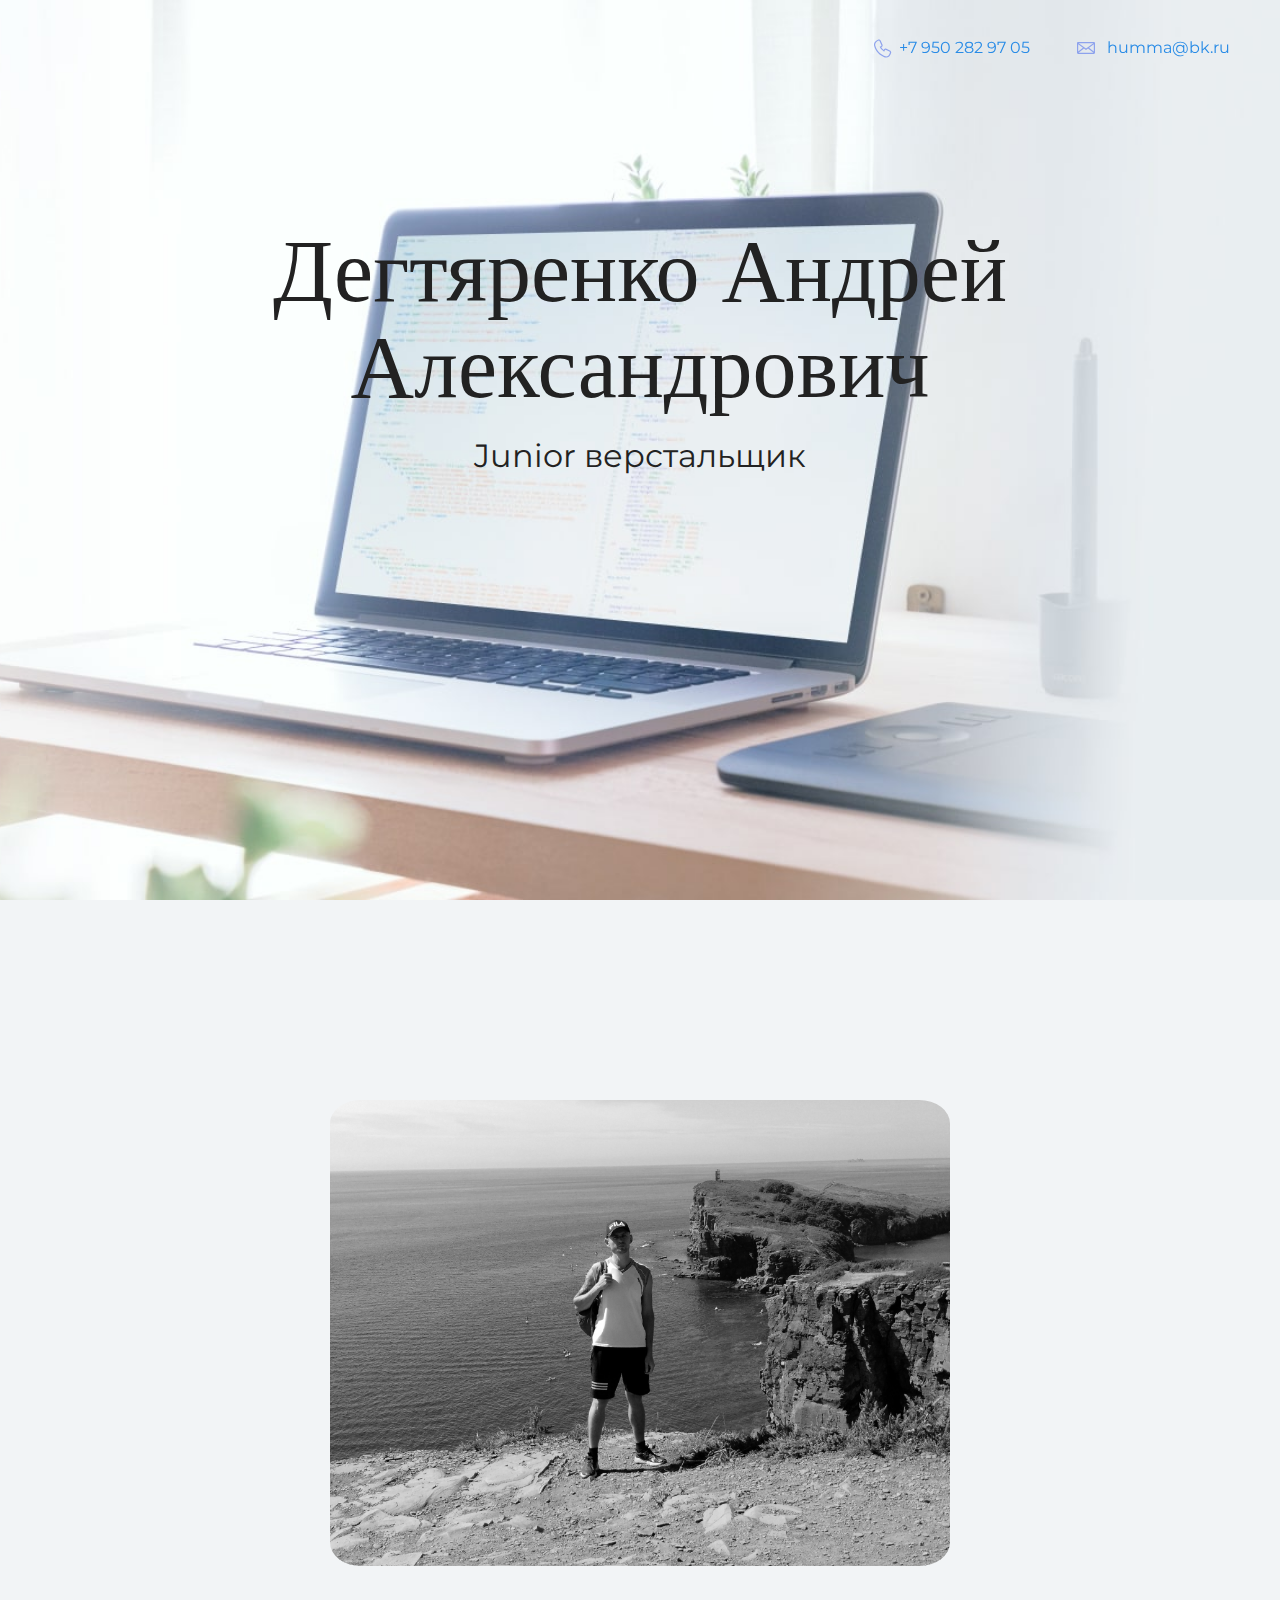
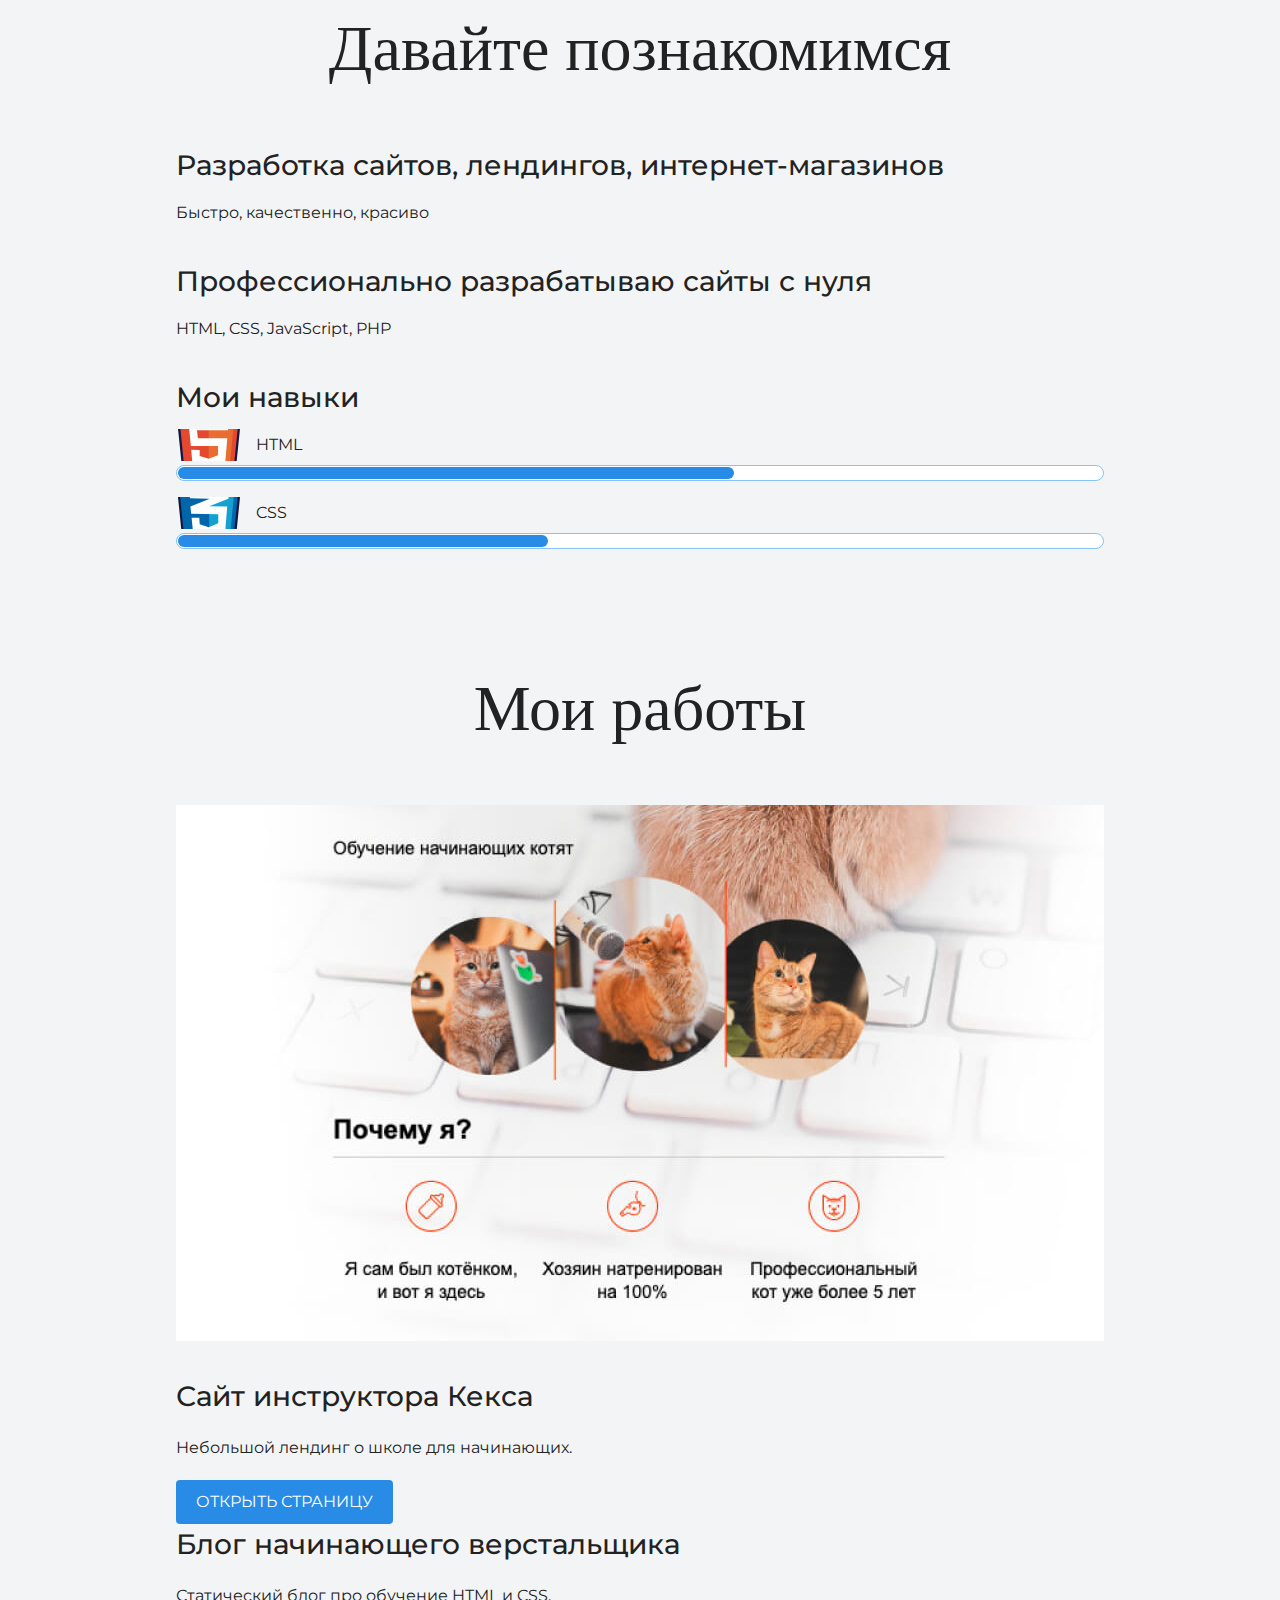
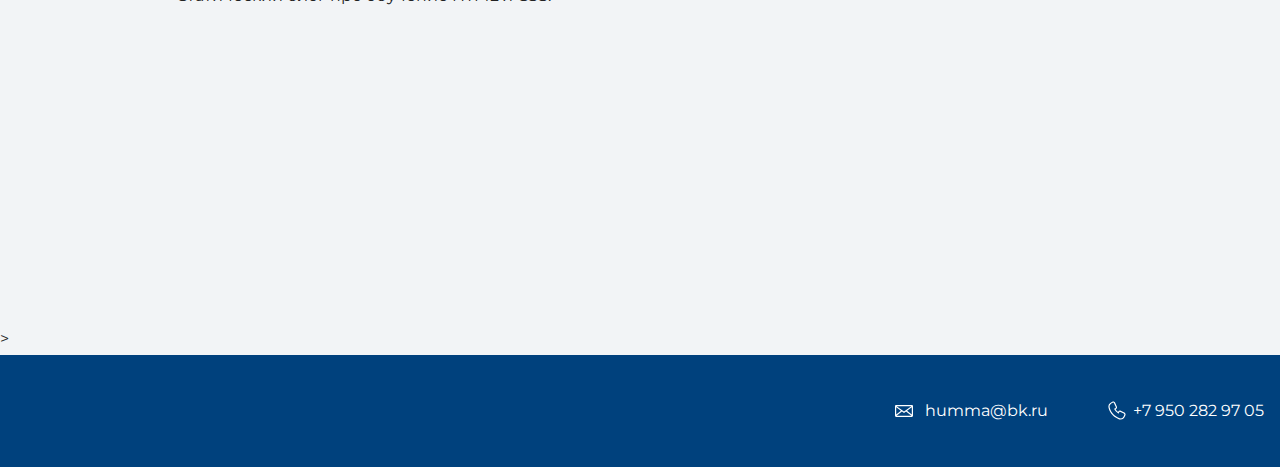
==== commit 51b2bed0: "Меняет фото" ====
--- a/index.html
+++ b/index.html
@@ -24,7 +24,7 @@
 
     <section class="intro">
       <figure class="user-image">
-        <img src="files/user.jpg" width="620" alt="Мое фото">
+        <img src="files/me1.jpg" width="620" alt="Мое фото">
       </figure>
       <div class="container">
         <h2 class="subheading">Давайте познакомимся</h2>
--- a/style.css
+++ b/style.css
@@ -95,6 +95,17 @@
 
 .user-image img {
   border-radius: 5%;
+  /* filter: grayscale(1); */
+}
+
+.user-image img:hover {
+  transition: 1s;
+  filter: grayscale(0);
+}
+
+.user-image img:not(:hover) {
+  transition: 1s;
+  filter: grayscale(1);
 }
 
 .intro h3,
